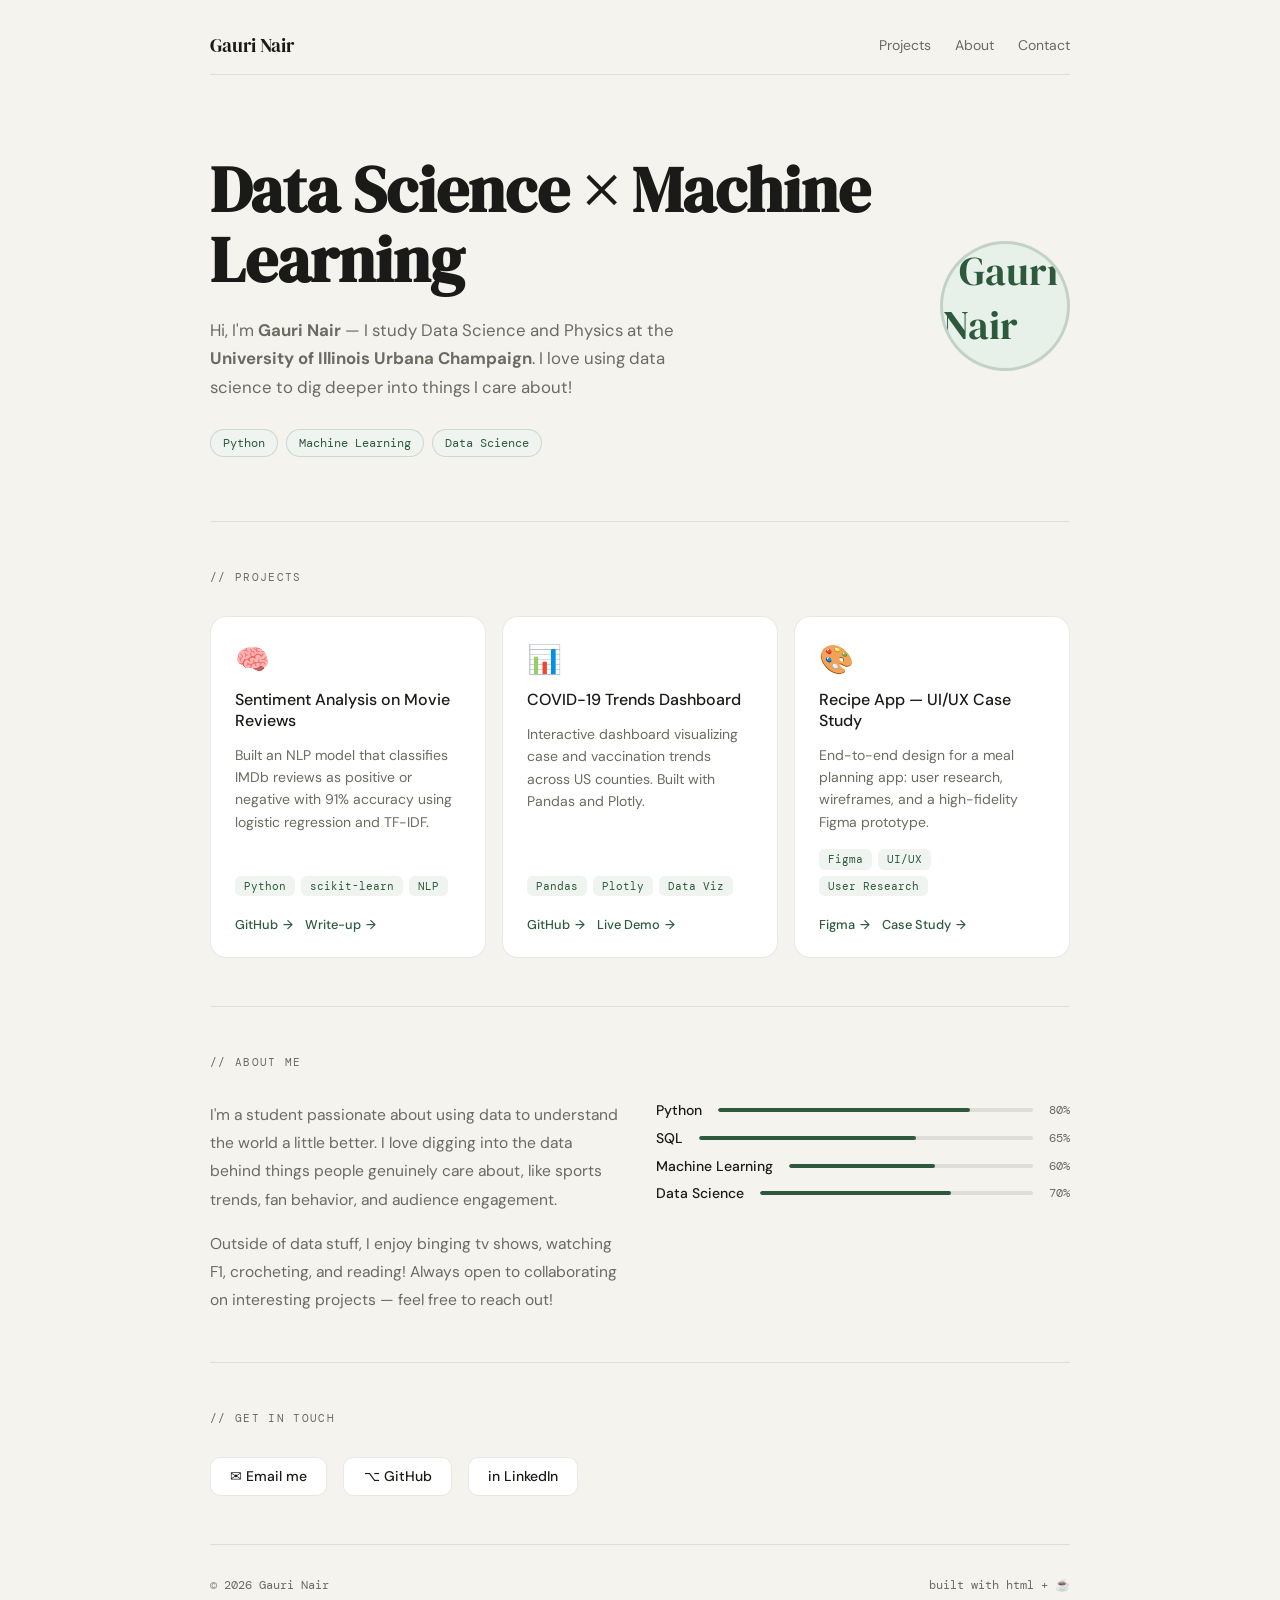
==== index.html @ e95efcc1 "Update index.html" ====
<!DOCTYPE html>
<html lang="en">
<head>
  <meta charset="UTF-8" />
  <meta name="viewport" content="width=device-width, initial-scale=1.0" />
  <title>Gauri Nair — Portfolio</title>
  <link href="https://fonts.googleapis.com/css2?family=DM+Serif+Display:ital@0;1&family=DM+Mono:wght@400;500&family=DM+Sans:wght@300;400;500&display=swap" rel="stylesheet" />
  <style>
    *, *::before, *::after { box-sizing: border-box; margin: 0; padding: 0; }

    :root {
      --bg: #f5f3ee;
      --bg-card: #ffffff;
      --text: #1a1a18;
      --text-muted: #6b6b62;
      --accent: #2d5a3d;
      --accent-light: #e8f0ea;
      --border: rgba(0,0,0,0.09);
      --tag-bg: #eff4f0;
      --tag-text: #2d5a3d;
    }

    body {
      font-family: 'DM Sans', sans-serif;
      background: var(--bg);
      color: var(--text);
      min-height: 100vh;
      padding: 0 1rem;
    }

    /* ── NAV ── */
    nav {
      max-width: 860px;
      margin: 0 auto;
      padding: 2rem 0 1rem;
      display: flex;
      justify-content: space-between;
      align-items: center;
      border-bottom: 1px solid var(--border);
    }
    .nav-logo {
      font-family: 'DM Serif Display', serif;
      font-size: 1.2rem;
      color: var(--text);
      text-decoration: none;
    }
    .nav-links { display: flex; gap: 1.5rem; }
    .nav-links a {
      font-size: 0.875rem;
      color: var(--text-muted);
      text-decoration: none;
      transition: color 0.2s;
    }
    .nav-links a:hover { color: var(--accent); }

    /* ── HERO ── */
    .hero {
      max-width: 860px;
      margin: 0 auto;
      padding: 5rem 0 4rem;
      display: grid;
      grid-template-columns: 1fr auto;
      gap: 2rem;
      align-items: center;
    }
    .hero-text h1 {
      font-family: 'DM Serif Display', serif;
      font-size: clamp(2.4rem, 6vw, 4rem);
      line-height: 1.1;
      margin-bottom: 1.25rem;
      color: var(--text);
    }
    .hero-text h1 em {
      font-style: italic;
      color: var(--accent);
    }
    .hero-text p {
      font-size: 1.05rem;
      line-height: 1.7;
      color: var(--text-muted);
      max-width: 480px;
      margin-bottom: 1.75rem;
    }
    .hero-badges { display: flex; flex-wrap: wrap; gap: 0.5rem; }
    .badge {
      font-family: 'DM Mono', monospace;
      font-size: 0.75rem;
      background: var(--tag-bg);
      color: var(--tag-text);
      border: 1px solid rgba(45,90,61,0.18);
      padding: 0.3rem 0.75rem;
      border-radius: 100px;
    }
    .avatar {
      width: 130px;
      height: 130px;
      border-radius: 50%;
      background: var(--accent-light);
      border: 3px solid rgba(45,90,61,0.2);
      display: flex;
      align-items: center;
      justify-content: center;
      font-family: 'DM Serif Display', serif;
      font-size: 2.5rem;
      color: var(--accent);
      flex-shrink: 0;
    }

    /* ── SECTION ── */
    section {
      max-width: 860px;
      margin: 0 auto;
      padding: 3rem 0;
      border-top: 1px solid var(--border);
    }
    .section-label {
      font-family: 'DM Mono', monospace;
      font-size: 0.7rem;
      letter-spacing: 0.12em;
      text-transform: uppercase;
      color: var(--text-muted);
      margin-bottom: 2rem;
    }

    /* ── PROJECT CARDS ── */
    .projects-grid {
      display: grid;
      grid-template-columns: repeat(auto-fill, minmax(260px, 1fr));
      gap: 1rem;
    }
    .card {
      background: var(--bg-card);
      border: 1px solid var(--border);
      border-radius: 16px;
      padding: 1.5rem;
      display: flex;
      flex-direction: column;
      gap: 0.75rem;
      transition: transform 0.2s, box-shadow 0.2s;
    }
    .card:hover {
      transform: translateY(-3px);
      box-shadow: 0 8px 24px rgba(0,0,0,0.07);
    }
    .card-emoji { font-size: 1.75rem; }
    .card h3 {
      font-size: 1rem;
      font-weight: 500;
      color: var(--text);
      line-height: 1.3;
    }
    .card p {
      font-size: 0.875rem;
      color: var(--text-muted);
      line-height: 1.6;
      flex: 1;
    }
    .card-tags { display: flex; flex-wrap: wrap; gap: 0.4rem; margin-top: 0.25rem; }
    .tag {
      font-family: 'DM Mono', monospace;
      font-size: 0.7rem;
      background: var(--tag-bg);
      color: var(--tag-text);
      padding: 0.2rem 0.55rem;
      border-radius: 6px;
    }
    .card-links { display: flex; gap: 0.75rem; margin-top: 0.5rem; }
    .card-links a {
      font-size: 0.8rem;
      font-weight: 500;
      color: var(--accent);
      text-decoration: none;
      display: flex;
      align-items: center;
      gap: 0.3rem;
      transition: opacity 0.2s;
    }
    .card-links a:hover { opacity: 0.7; }
    .card-links a::after { content: ' →'; }

    /* ── ABOUT ── */
    .about-grid {
      display: grid;
      grid-template-columns: 1fr 1fr;
      gap: 2rem;
    }
    .about-text { font-size: 0.975rem; line-height: 1.8; color: var(--text-muted); }
    .about-text p + p { margin-top: 1rem; }
    .skills-list {
      display: flex;
      flex-direction: column;
      gap: 0.6rem;
    }
    .skill-row {
      display: flex;
      justify-content: space-between;
      align-items: center;
      font-size: 0.875rem;
    }
    .skill-name { color: var(--text); font-weight: 500; }
    .skill-bar-bg {
      flex: 1;
      height: 4px;
      background: var(--border);
      border-radius: 100px;
      margin: 0 1rem;
      overflow: hidden;
    }
    .skill-bar-fill {
      height: 100%;
      background: var(--accent);
      border-radius: 100px;
    }
    .skill-pct { font-family: 'DM Mono', monospace; font-size: 0.75rem; color: var(--text-muted); }

    /* ── CONTACT ── */
    .contact-row { display: flex; gap: 1rem; flex-wrap: wrap; }
    .contact-link {
      display: inline-flex;
      align-items: center;
      gap: 0.5rem;
      padding: 0.6rem 1.2rem;
      background: var(--bg-card);
      border: 1px solid var(--border);
      border-radius: 10px;
      font-size: 0.875rem;
      font-weight: 500;
      color: var(--text);
      text-decoration: none;
      transition: background 0.2s, border-color 0.2s;
    }
    .contact-link:hover {
      background: var(--accent-light);
      border-color: rgba(45,90,61,0.25);
      color: var(--accent);
    }

    /* ── FOOTER ── */
    footer {
      max-width: 860px;
      margin: 0 auto;
      padding: 2rem 0 3rem;
      border-top: 1px solid var(--border);
      font-family: 'DM Mono', monospace;
      font-size: 0.75rem;
      color: var(--text-muted);
      display: flex;
      justify-content: space-between;
    }

    @media (max-width: 600px) {
      .hero { grid-template-columns: 1fr; }
      .avatar { display: none; }
      .about-grid { grid-template-columns: 1fr; }
    }
  </style>
</head>
<body>

  <!-- ── NAV ── -->
  <nav>
    <a class="nav-logo" href="#">Gauri Nair</a>
    <div class="nav-links">
      <a href="#projects">Projects</a>
      <a href="#about">About</a>
      <a href="#contact">Contact</a>
    </div>
  </nav>

  <!-- ── HERO ── -->
  <header class="hero">
    <div class="hero-text">
      <h1>Data Science × Machine Learning</h1>
      <p>
        Hi, I'm <strong>Gauri Nair</strong> — I study Data Science and Physics at the <strong> University of Illinois Urbana Champaign</strong>. I love using data science to dig deeper into things I care about!
      </p>
      <div class="hero-badges">
        <span class="badge">Python</span>
        <span class="badge">Machine Learning</span>
        <span class="badge">Data Science</span>
      </div>
    </div>
    <div class="avatar">
      <img src="gauri_nair.jpg" alt="Gauri Nair" style="width:100%; height:100%; object-fit:cover; border-radius:50%;" />
    </div>
  </header>

  <!-- ── PROJECTS ── -->
  <section id="projects">
    <p class="section-label">// Projects</p>
    <div class="projects-grid">

      <!-- PROJECT 1 — edit this block -->
      <div class="card">
        <div class="card-emoji">🧠</div>
        <h3>Sentiment Analysis on Movie Reviews</h3>
        <p>Built an NLP model that classifies IMDb reviews as positive or negative with 91% accuracy using logistic regression and TF-IDF.</p>
        <div class="card-tags">
          <span class="tag">Python</span>
          <span class="tag">scikit-learn</span>
          <span class="tag">NLP</span>
        </div>
        <div class="card-links">
          <a href="#">GitHub</a>
          <a href="#">Write-up</a>
        </div>
      </div>

      <!-- PROJECT 2 — edit this block -->
      <div class="card">
        <div class="card-emoji">📊</div>
        <h3>COVID-19 Trends Dashboard</h3>
        <p>Interactive dashboard visualizing case and vaccination trends across US counties. Built with Pandas and Plotly.</p>
        <div class="card-tags">
          <span class="tag">Pandas</span>
          <span class="tag">Plotly</span>
          <span class="tag">Data Viz</span>
        </div>
        <div class="card-links">
          <a href="#">GitHub</a>
          <a href="#">Live Demo</a>
        </div>
      </div>

      <!-- PROJECT 3 — edit this block -->
      <div class="card">
        <div class="card-emoji">🎨</div>
        <h3>Recipe App — UI/UX Case Study</h3>
        <p>End-to-end design for a meal planning app: user research, wireframes, and a high-fidelity Figma prototype.</p>
        <div class="card-tags">
          <span class="tag">Figma</span>
          <span class="tag">UI/UX</span>
          <span class="tag">User Research</span>
        </div>
        <div class="card-links">
          <a href="#">Figma</a>
          <a href="#">Case Study</a>
        </div>
      </div>

      <!-- ADD MORE PROJECTS by copying a card block above -->

    </div>
  </section>

  <!-- ── ABOUT ── -->
  <section id="about">
    <p class="section-label">// About me</p>
    <div class="about-grid">
      <div class="about-text">
        <p>
          I'm a student passionate about
          using data to understand the world a little better. I love digging into the data behind things people genuinely care about, like sports trends, fan behavior, and audience engagement.
        </p>
        <p>
          Outside of data stuff, I enjoy binging tv shows, watching F1, crocheting, and reading! Always open to
          collaborating on interesting projects — feel free to reach out!
        </p>
      </div>
      <div class="skills-list">
        <!-- Change the width % to reflect your actual comfort level -->
        <div class="skill-row">
          <span class="skill-name">Python</span>
          <div class="skill-bar-bg"><div class="skill-bar-fill" style="width:80%"></div></div>
          <span class="skill-pct">80%</span>
        </div>
        <div class="skill-row">
          <span class="skill-name">SQL</span>
          <div class="skill-bar-bg"><div class="skill-bar-fill" style="width:65%"></div></div>
          <span class="skill-pct">65%</span>
        </div>
        <div class="skill-row">
          <span class="skill-name">Machine Learning</span>
          <div class="skill-bar-bg"><div class="skill-bar-fill" style="width:60%"></div></div>
          <span class="skill-pct">60%</span>
        </div>
        <div class="skill-row">
          <span class="skill-name">Data Science</span>
          <div class="skill-bar-bg"><div class="skill-bar-fill" style="width:70%"></div></div>
          <span class="skill-pct">70%</span>
        </div>
      </div>
    </div>
  </section>

  <!-- ── CONTACT ── -->
  <section id="contact">
    <p class="section-label">// Get in touch</p>
    <div class="contact-row">
      <a class="contact-link" href="mailto:gauri.j.nair@email.com">✉ Email me</a>
      <a class="contact-link" href="https://github.com/gauri-nair" target="_blank">⌥ GitHub</a>
      <a class="contact-link" href="https://linkedin.com/in/gaurinair18" target="_blank">in LinkedIn</a>
    </div>
  </section>

  <!-- ── FOOTER ── -->
  <footer>
    <span>© 2026 Gauri Nair</span>
    <span>built with html + ☕</span>
  </footer>

</body>
</html>
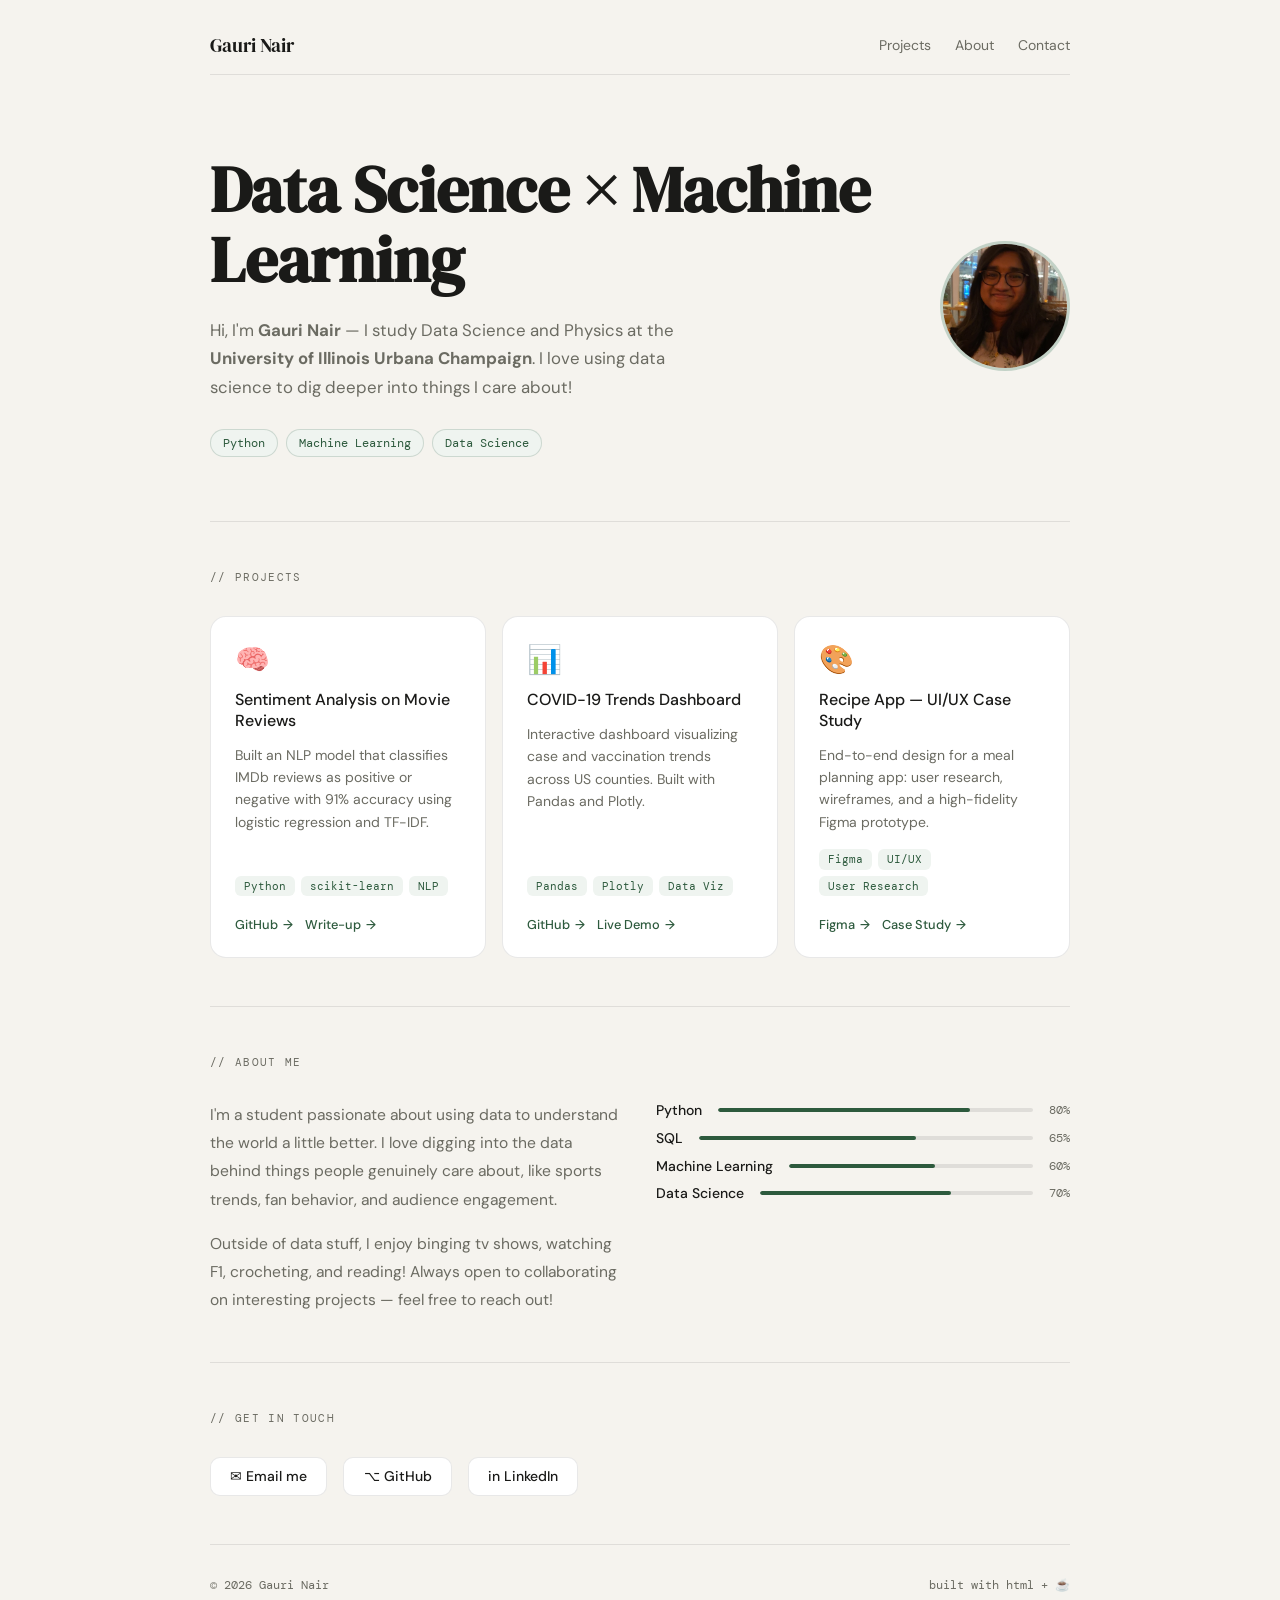
==== commit 33e7e781: "Update index.html" ====
--- a/index.html
+++ b/index.html
@@ -281,7 +281,7 @@
       </div>
     </div>
     <div class="avatar">
-      <img src="gauri_nair.jpg" alt="Gauri Nair" style="width:100%; height:100%; object-fit:cover; border-radius:50%;" />
+      <img src="gauri_nair.JPG" alt="Gauri Nair" style="width:100%; height:100%; object-fit:cover; border-radius:50%;" />
     </div>
   </header>
 
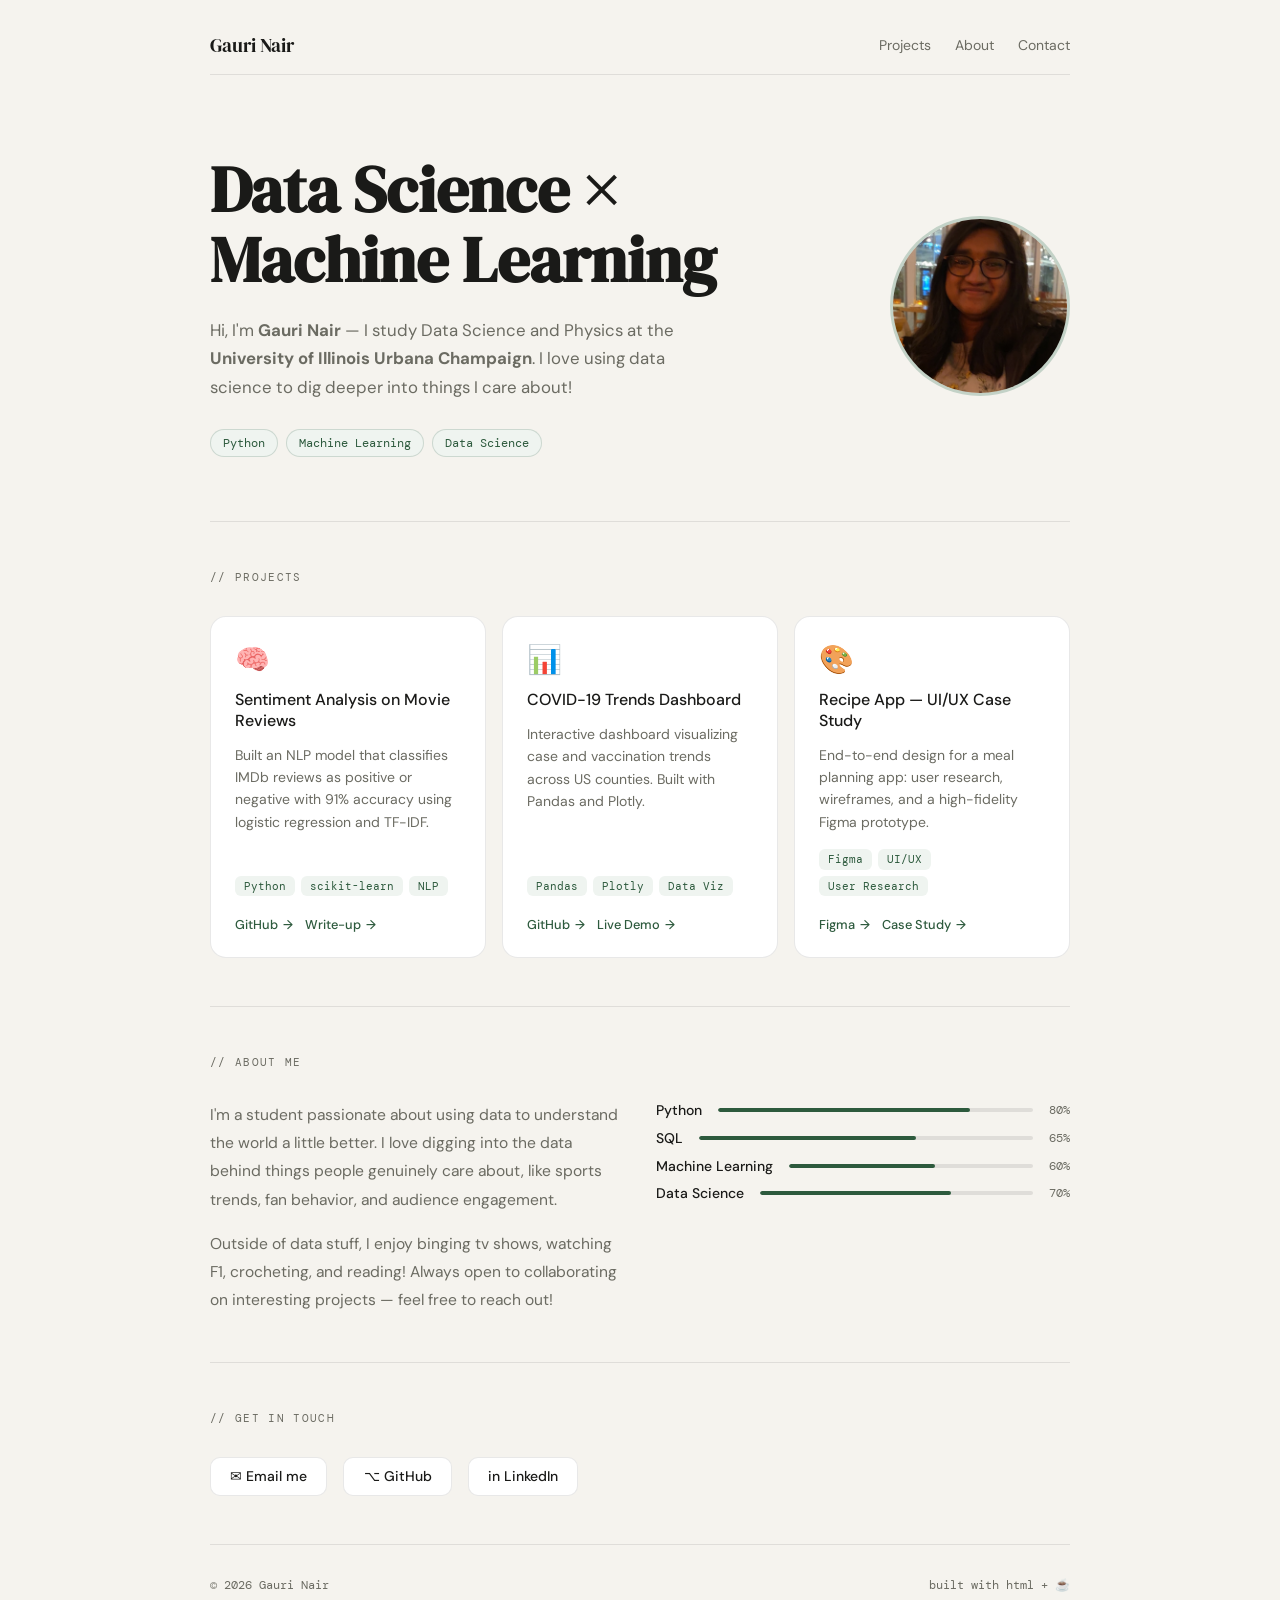
==== commit 57138bf3: "Update index.html" ====
--- a/index.html
+++ b/index.html
@@ -92,8 +92,8 @@
       border-radius: 100px;
     }
     .avatar {
-      width: 130px;
-      height: 130px;
+      width: 180px;
+      height: 180px;
       border-radius: 50%;
       background: var(--accent-light);
       border: 3px solid rgba(45,90,61,0.2);
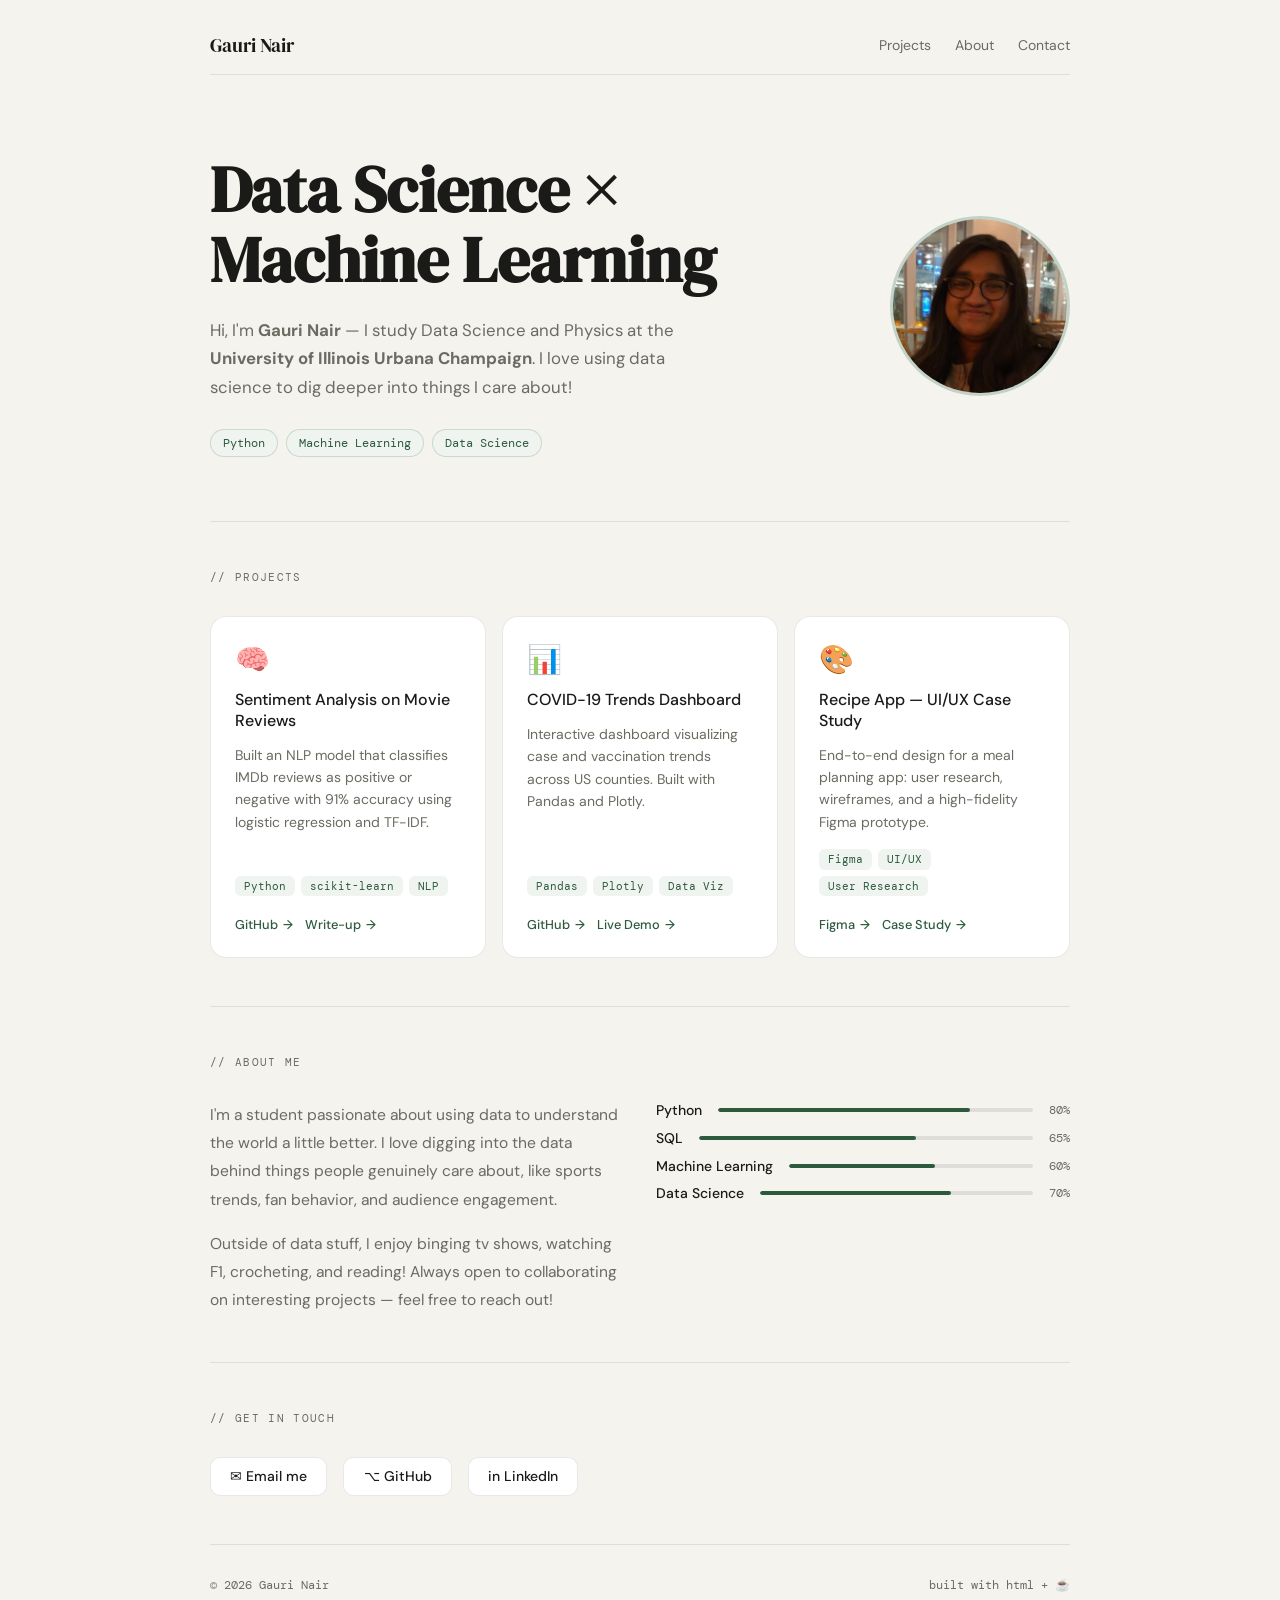
==== commit 1c21e496: "Update index.html" ====
--- a/index.html
+++ b/index.html
@@ -281,7 +281,7 @@
       </div>
     </div>
     <div class="avatar">
-      <img src="gauri_nair.JPG" alt="Gauri Nair" style="width:100%; height:100%; object-fit:cover; border-radius:50%;" />
+      <img src="gauri_nair.JPG" alt="Gauri Nair" style="width:100%; height:100%; object-fit:cover; border-radius:50%; object-position: center top;" />
     </div>
   </header>
 
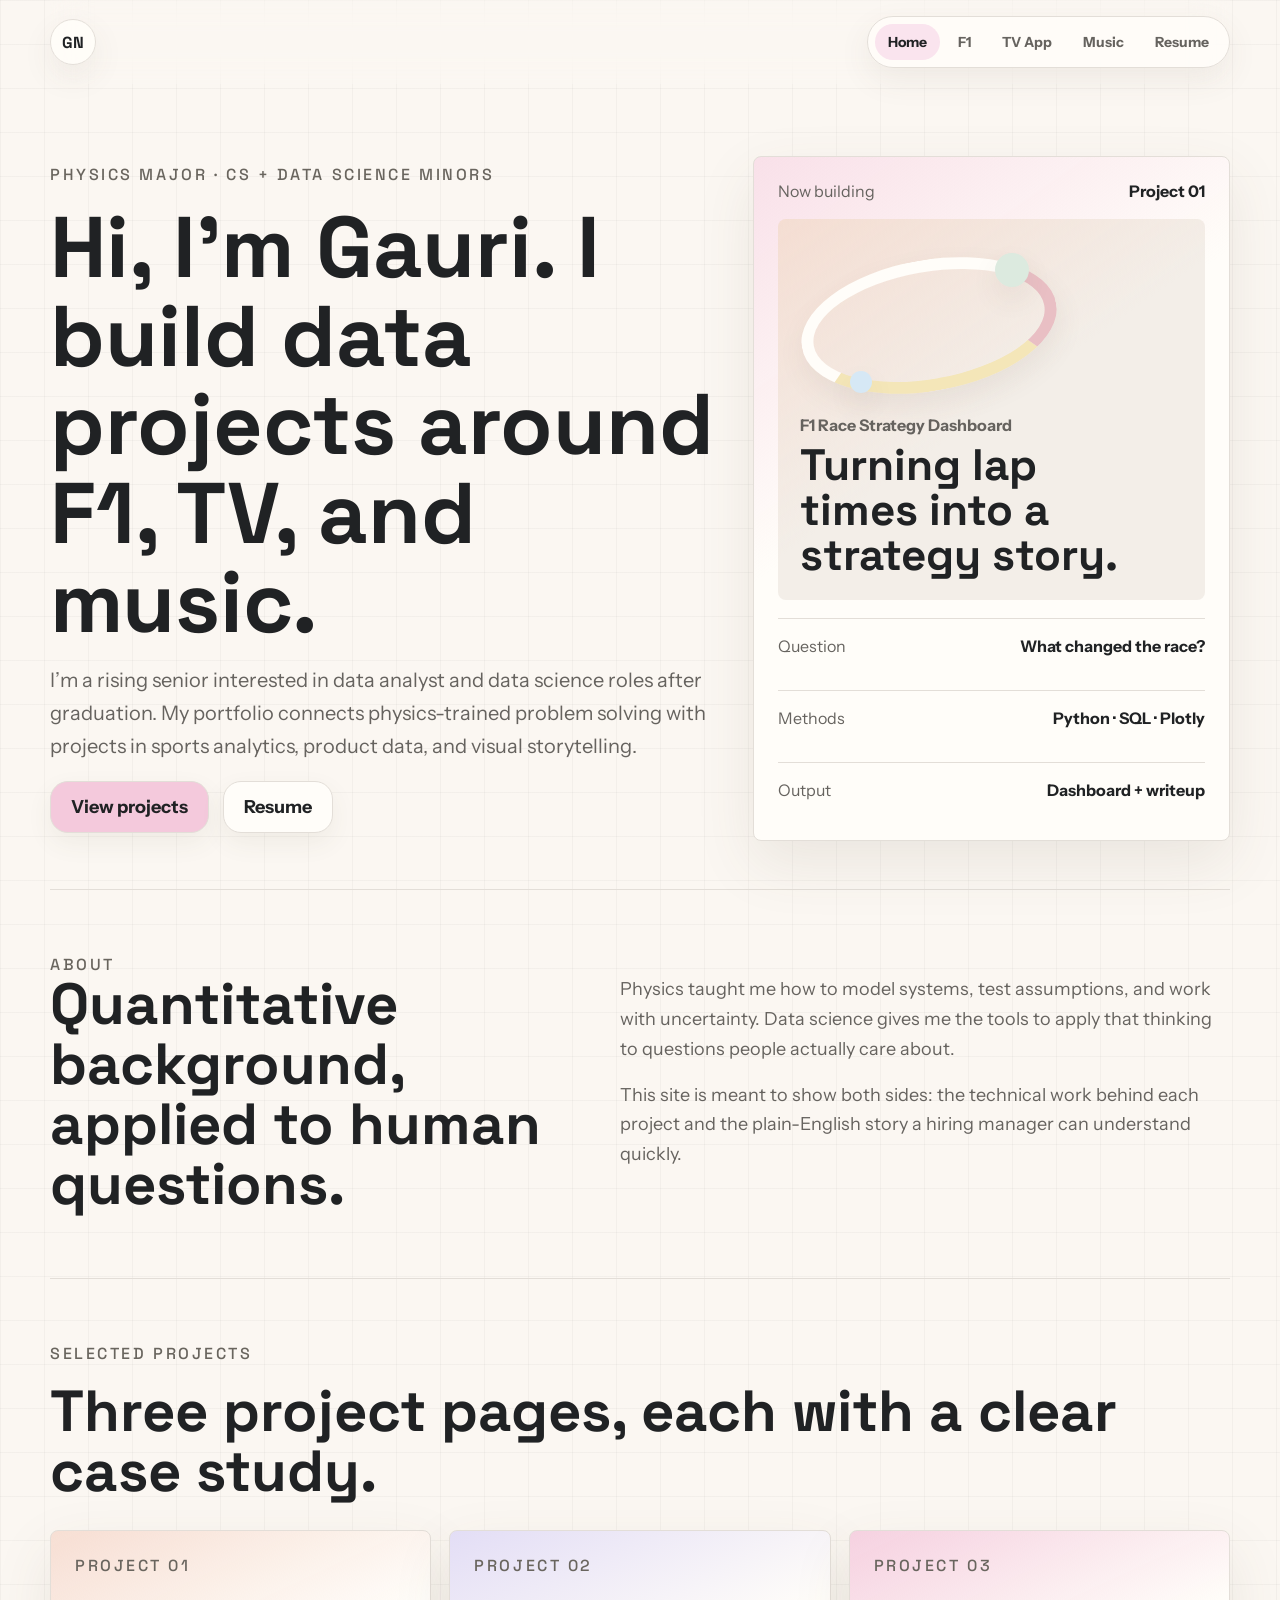
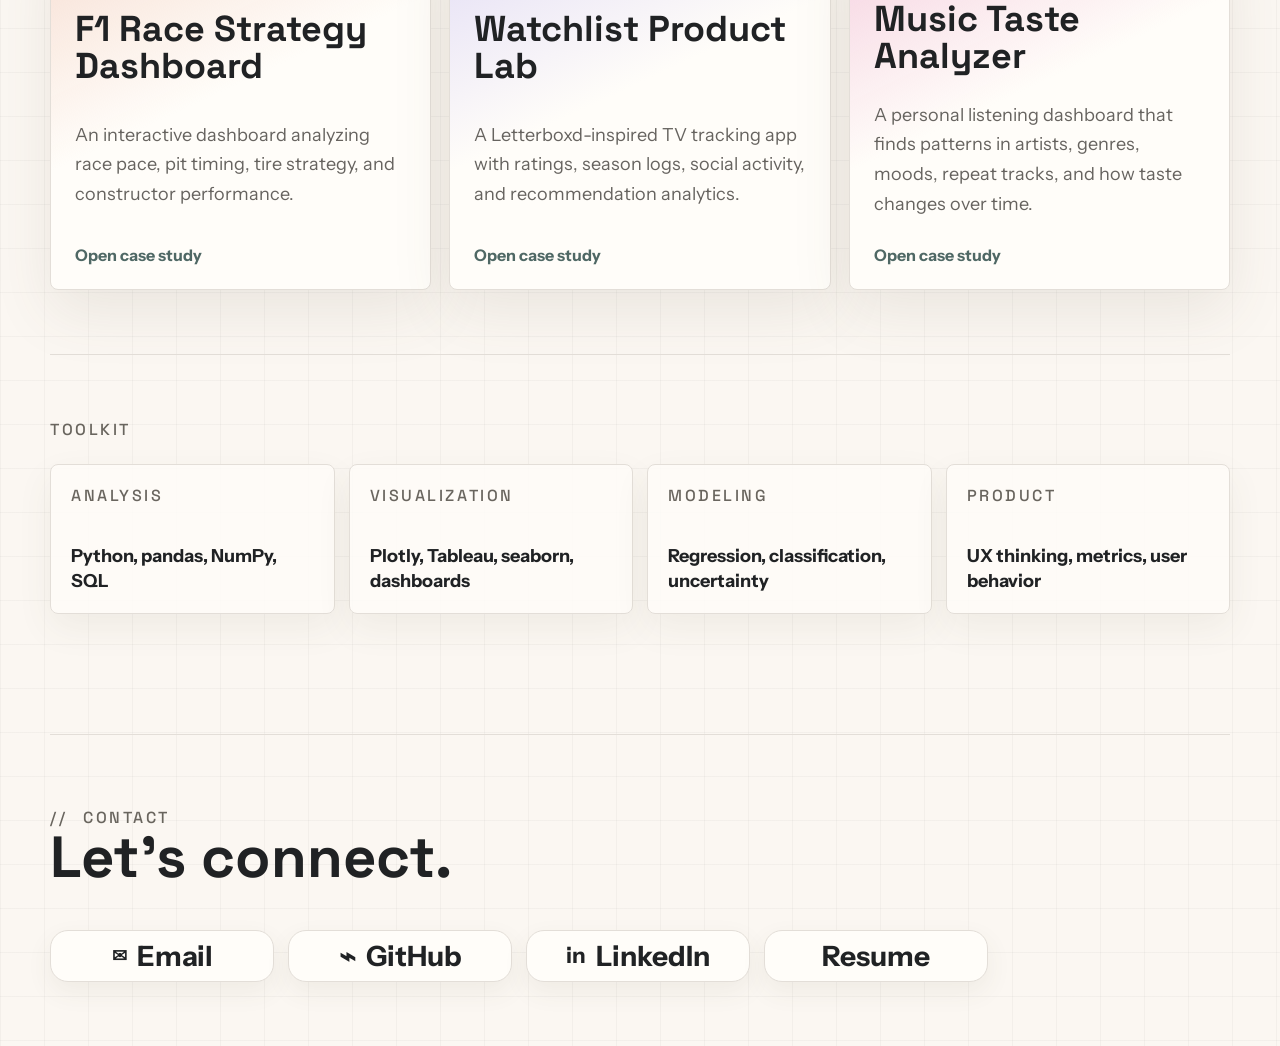
==== commit 15ce26e6: "Add files via upload" ====
--- a/index.html
+++ b/index.html
@@ -1,403 +1,173 @@
 <!DOCTYPE html>
 <html lang="en">
-<head>
-  <meta charset="UTF-8" />
-  <meta name="viewport" content="width=device-width, initial-scale=1.0" />
-  <title>Gauri Nair — Portfolio</title>
-  <link href="https://fonts.googleapis.com/css2?family=DM+Serif+Display:ital@0;1&family=DM+Mono:wght@400;500&family=DM+Sans:wght@300;400;500&display=swap" rel="stylesheet" />
-  <style>
-    *, *::before, *::after { box-sizing: border-box; margin: 0; padding: 0; }
+  <head>
+    <meta charset="UTF-8" />
+    <meta name="viewport" content="width=device-width, initial-scale=1.0" />
+    <title>Gauri Nair | Data Portfolio</title>
+    <meta
+      name="description"
+      content="Physics-trained data analyst portfolio with projects in F1 analytics, TV product design, music taste analysis, and applied data storytelling."
+    />
+    <link rel="preconnect" href="https://fonts.googleapis.com" />
+    <link rel="preconnect" href="https://fonts.gstatic.com" crossorigin />
+    <link
+      href="https://fonts.googleapis.com/css2?family=Instrument+Sans:wght@400;500;600;700&family=Space+Grotesk:wght@500;700&display=swap"
+      rel="stylesheet"
+    />
+    <link rel="stylesheet" href="./styles.css" />
+  </head>
+  <body>
+    <header class="site-header">
+      <a class="brand" href="./index.html" aria-label="Gauri Nair home">GN</a>
+      <nav class="nav" aria-label="Main navigation">
+        <a href="./index.html" aria-current="page">Home</a>
+        <a href="./project-f1.html">F1</a>
+        <a href="./project-tv.html">TV App</a>
+        <a href="./project-music.html">Music</a>
+        <a href="./resume.html">Resume</a>
+      </nav>
+    </header>
 
-    :root {
-      --bg: #f5f3ee;
-      --bg-card: #ffffff;
-      --text: #1a1a18;
-      --text-muted: #6b6b62;
-      --accent: #2d5a3d;
-      --accent-light: #e8f0ea;
-      --border: rgba(0,0,0,0.09);
-      --tag-bg: #eff4f0;
-      --tag-text: #2d5a3d;
-    }
+    <main>
+      <section class="home-hero">
+        <div class="hero-copy">
+          <p class="eyebrow">Physics major · CS + data science minors</p>
+          <h1>Hi, I’m Gauri. I build data projects around F1, TV, and music.</h1>
+          <p class="lede">
+            I’m a rising senior interested in data analyst and data science roles after
+            graduation. My portfolio connects physics-trained problem solving with
+            projects in sports analytics, product data, and visual storytelling.
+          </p>
+          <div class="hero-actions">
+            <a class="button primary" href="#projects">View projects</a>
+            <a class="button secondary" href="./resume.html">Resume</a>
+          </div>
+        </div>
 
-    body {
-      font-family: 'DM Sans', sans-serif;
-      background: var(--bg);
-      color: var(--text);
-      min-height: 100vh;
-      padding: 0 1rem;
-    }
+        <aside class="hero-board" aria-label="Portfolio preview">
+          <div class="board-top">
+            <span>Now building</span>
+            <strong>Project 01</strong>
+          </div>
+          <div class="feature-preview">
+            <div class="preview-orbit" aria-hidden="true">
+              <span></span>
+              <span></span>
+              <span></span>
+            </div>
+            <div>
+              <p class="preview-kicker">F1 Race Strategy Dashboard</p>
+              <h2>Turning lap times into a strategy story.</h2>
+            </div>
+          </div>
+          <div class="board-row">
+            <span>Question</span>
+            <strong>What changed the race?</strong>
+          </div>
+          <div class="board-row">
+            <span>Methods</span>
+            <strong>Python · SQL · Plotly</strong>
+          </div>
+          <div class="board-row">
+            <span>Output</span>
+            <strong>Dashboard + writeup</strong>
+          </div>
+        </aside>
+      </section>
 
-    /* ── NAV ── */
-    nav {
-      max-width: 860px;
-      margin: 0 auto;
-      padding: 2rem 0 1rem;
-      display: flex;
-      justify-content: space-between;
-      align-items: center;
-      border-bottom: 1px solid var(--border);
-    }
-    .nav-logo {
-      font-family: 'DM Serif Display', serif;
-      font-size: 1.2rem;
-      color: var(--text);
-      text-decoration: none;
-    }
-    .nav-links { display: flex; gap: 1.5rem; }
-    .nav-links a {
-      font-size: 0.875rem;
-      color: var(--text-muted);
-      text-decoration: none;
-      transition: color 0.2s;
-    }
-    .nav-links a:hover { color: var(--accent); }
+      <section class="section about-section">
+        <p class="eyebrow">About</p>
+        <div class="split">
+          <h2>Quantitative background, applied to human questions.</h2>
+          <div class="body-copy">
+            <p>
+              Physics taught me how to model systems, test assumptions, and work with
+              uncertainty. Data science gives me the tools to apply that thinking to
+              questions people actually care about.
+            </p>
+            <p>
+              This site is meant to show both sides: the technical work behind each
+              project and the plain-English story a hiring manager can understand quickly.
+            </p>
+          </div>
+        </div>
+      </section>
 
-    /* ── HERO ── */
-    .hero {
-      max-width: 860px;
-      margin: 0 auto;
-      padding: 5rem 0 4rem;
-      display: grid;
-      grid-template-columns: 1fr auto;
-      gap: 2rem;
-      align-items: center;
-    }
-    .hero-text h1 {
-      font-family: 'DM Serif Display', serif;
-      font-size: clamp(2.4rem, 6vw, 4rem);
-      line-height: 1.1;
-      margin-bottom: 1.25rem;
-      color: var(--text);
-    }
-    .hero-text h1 em {
-      font-style: italic;
-      color: var(--accent);
-    }
-    .hero-text p {
-      font-size: 1.05rem;
-      line-height: 1.7;
-      color: var(--text-muted);
-      max-width: 480px;
-      margin-bottom: 1.75rem;
-    }
-    .hero-badges { display: flex; flex-wrap: wrap; gap: 0.5rem; }
-    .badge {
-      font-family: 'DM Mono', monospace;
-      font-size: 0.75rem;
-      background: var(--tag-bg);
-      color: var(--tag-text);
-      border: 1px solid rgba(45,90,61,0.18);
-      padding: 0.3rem 0.75rem;
-      border-radius: 100px;
-    }
-    .avatar {
-      width: 180px;
-      height: 180px;
-      border-radius: 50%;
-      background: var(--accent-light);
-      border: 3px solid rgba(45,90,61,0.2);
-      display: flex;
-      align-items: center;
-      justify-content: center;
-      font-family: 'DM Serif Display', serif;
-      font-size: 2.5rem;
-      color: var(--accent);
-      flex-shrink: 0;
-    }
+      <section class="section" id="projects">
+        <div class="section-heading">
+          <p class="eyebrow">Selected projects</p>
+          <h2>Three project pages, each with a clear case study.</h2>
+        </div>
 
-    /* ── SECTION ── */
-    section {
-      max-width: 860px;
-      margin: 0 auto;
-      padding: 3rem 0;
-      border-top: 1px solid var(--border);
-    }
-    .section-label {
-      font-family: 'DM Mono', monospace;
-      font-size: 0.7rem;
-      letter-spacing: 0.12em;
-      text-transform: uppercase;
-      color: var(--text-muted);
-      margin-bottom: 2rem;
-    }
+        <div class="project-grid">
+          <a class="project-card f1-card" href="./project-f1.html">
+            <span class="card-label">Project 01</span>
+            <h3>F1 Race Strategy Dashboard</h3>
+            <p>
+              An interactive dashboard analyzing race pace, pit timing, tire strategy,
+              and constructor performance.
+            </p>
+            <span class="card-link">Open case study</span>
+          </a>
 
-    /* ── PROJECT CARDS ── */
-    .projects-grid {
-      display: grid;
-      grid-template-columns: repeat(auto-fill, minmax(260px, 1fr));
-      gap: 1rem;
-    }
-    .card {
-      background: var(--bg-card);
-      border: 1px solid var(--border);
-      border-radius: 16px;
-      padding: 1.5rem;
-      display: flex;
-      flex-direction: column;
-      gap: 0.75rem;
-      transition: transform 0.2s, box-shadow 0.2s;
-    }
-    .card:hover {
-      transform: translateY(-3px);
-      box-shadow: 0 8px 24px rgba(0,0,0,0.07);
-    }
-    .card-emoji { font-size: 1.75rem; }
-    .card h3 {
-      font-size: 1rem;
-      font-weight: 500;
-      color: var(--text);
-      line-height: 1.3;
-    }
-    .card p {
-      font-size: 0.875rem;
-      color: var(--text-muted);
-      line-height: 1.6;
-      flex: 1;
-    }
-    .card-tags { display: flex; flex-wrap: wrap; gap: 0.4rem; margin-top: 0.25rem; }
-    .tag {
-      font-family: 'DM Mono', monospace;
-      font-size: 0.7rem;
-      background: var(--tag-bg);
-      color: var(--tag-text);
-      padding: 0.2rem 0.55rem;
-      border-radius: 6px;
-    }
-    .card-links { display: flex; gap: 0.75rem; margin-top: 0.5rem; }
-    .card-links a {
-      font-size: 0.8rem;
-      font-weight: 500;
-      color: var(--accent);
-      text-decoration: none;
-      display: flex;
-      align-items: center;
-      gap: 0.3rem;
-      transition: opacity 0.2s;
-    }
-    .card-links a:hover { opacity: 0.7; }
-    .card-links a::after { content: ' →'; }
+          <a class="project-card tv-card" href="./project-tv.html">
+            <span class="card-label">Project 02</span>
+            <h3>Watchlist Product Lab</h3>
+            <p>
+              A Letterboxd-inspired TV tracking app with ratings, season logs, social
+              activity, and recommendation analytics.
+            </p>
+            <span class="card-link">Open case study</span>
+          </a>
 
-    /* ── ABOUT ── */
-    .about-grid {
-      display: grid;
-      grid-template-columns: 1fr 1fr;
-      gap: 2rem;
-    }
-    .about-text { font-size: 0.975rem; line-height: 1.8; color: var(--text-muted); }
-    .about-text p + p { margin-top: 1rem; }
-    .skills-list {
-      display: flex;
-      flex-direction: column;
-      gap: 0.6rem;
-    }
-    .skill-row {
-      display: flex;
-      justify-content: space-between;
-      align-items: center;
-      font-size: 0.875rem;
-    }
-    .skill-name { color: var(--text); font-weight: 500; }
-    .skill-bar-bg {
-      flex: 1;
-      height: 4px;
-      background: var(--border);
-      border-radius: 100px;
-      margin: 0 1rem;
-      overflow: hidden;
-    }
-    .skill-bar-fill {
-      height: 100%;
-      background: var(--accent);
-      border-radius: 100px;
-    }
-    .skill-pct { font-family: 'DM Mono', monospace; font-size: 0.75rem; color: var(--text-muted); }
+          <a class="project-card music-card" href="./project-music.html">
+            <span class="card-label">Project 03</span>
+            <h3>Music Taste Analyzer</h3>
+            <p>
+              A personal listening dashboard that finds patterns in artists, genres,
+              moods, repeat tracks, and how taste changes over time.
+            </p>
+            <span class="card-link">Open case study</span>
+          </a>
+        </div>
+      </section>
 
-    /* ── CONTACT ── */
-    .contact-row { display: flex; gap: 1rem; flex-wrap: wrap; }
-    .contact-link {
-      display: inline-flex;
-      align-items: center;
-      gap: 0.5rem;
-      padding: 0.6rem 1.2rem;
-      background: var(--bg-card);
-      border: 1px solid var(--border);
-      border-radius: 10px;
-      font-size: 0.875rem;
-      font-weight: 500;
-      color: var(--text);
-      text-decoration: none;
-      transition: background 0.2s, border-color 0.2s;
-    }
-    .contact-link:hover {
-      background: var(--accent-light);
-      border-color: rgba(45,90,61,0.25);
-      color: var(--accent);
-    }
+      <section class="section skills-section">
+        <p class="eyebrow">Toolkit</p>
+        <div class="skill-grid">
+          <div>
+            <span>Analysis</span>
+            <strong>Python, pandas, NumPy, SQL</strong>
+          </div>
+          <div>
+            <span>Visualization</span>
+            <strong>Plotly, Tableau, seaborn, dashboards</strong>
+          </div>
+          <div>
+            <span>Modeling</span>
+            <strong>Regression, classification, uncertainty</strong>
+          </div>
+          <div>
+            <span>Product</span>
+            <strong>UX thinking, metrics, user behavior</strong>
+          </div>
+        </div>
+      </section>
+    </main>
 
-    /* ── FOOTER ── */
-    footer {
-      max-width: 860px;
-      margin: 0 auto;
-      padding: 2rem 0 3rem;
-      border-top: 1px solid var(--border);
-      font-family: 'DM Mono', monospace;
-      font-size: 0.75rem;
-      color: var(--text-muted);
-      display: flex;
-      justify-content: space-between;
-    }
+    <footer class="contact-footer" id="contact">
+      <div>
+        <p class="eyebrow">Contact</p>
+        <h2>Let’s connect.</h2>
+      </div>
+      <div class="contact-links">
+        <a href="mailto:hello@example.com">Email</a>
+        <a href="https://github.com/" target="_blank" rel="noreferrer">GitHub</a>
+        <a href="https://www.linkedin.com/" target="_blank" rel="noreferrer">LinkedIn</a>
+        <a href="./resume.html">Resume</a>
+      </div>
+    </footer>
 
-    @media (max-width: 600px) {
-      .hero { grid-template-columns: 1fr; }
-      .avatar { display: none; }
-      .about-grid { grid-template-columns: 1fr; }
-    }
-  </style>
-</head>
-<body>
-
-  <!-- ── NAV ── -->
-  <nav>
-    <a class="nav-logo" href="#">Gauri Nair</a>
-    <div class="nav-links">
-      <a href="#projects">Projects</a>
-      <a href="#about">About</a>
-      <a href="#contact">Contact</a>
-    </div>
-  </nav>
-
-  <!-- ── HERO ── -->
-  <header class="hero">
-    <div class="hero-text">
-      <h1>Data Science × Machine Learning</h1>
-      <p>
-        Hi, I'm <strong>Gauri Nair</strong> — I study Data Science and Physics at the <strong> University of Illinois Urbana Champaign</strong>. I love using data science to dig deeper into things I care about!
-      </p>
-      <div class="hero-badges">
-        <span class="badge">Python</span>
-        <span class="badge">Machine Learning</span>
-        <span class="badge">Data Science</span>
-      </div>
-    </div>
-    <div class="avatar">
-      <img src="gauri_nair.JPG" alt="Gauri Nair" style="width:100%; height:100%; object-fit:cover; border-radius:50%; object-position: center top;" />
-    </div>
-  </header>
-
-  <!-- ── PROJECTS ── -->
-  <section id="projects">
-    <p class="section-label">// Projects</p>
-    <div class="projects-grid">
-
-      <!-- PROJECT 1 — edit this block -->
-      <div class="card">
-        <div class="card-emoji">🧠</div>
-        <h3>Sentiment Analysis on Movie Reviews</h3>
-        <p>Built an NLP model that classifies IMDb reviews as positive or negative with 91% accuracy using logistic regression and TF-IDF.</p>
-        <div class="card-tags">
-          <span class="tag">Python</span>
-          <span class="tag">scikit-learn</span>
-          <span class="tag">NLP</span>
-        </div>
-        <div class="card-links">
-          <a href="#">GitHub</a>
-          <a href="#">Write-up</a>
-        </div>
-      </div>
-
-      <!-- PROJECT 2 — edit this block -->
-      <div class="card">
-        <div class="card-emoji">📊</div>
-        <h3>COVID-19 Trends Dashboard</h3>
-        <p>Interactive dashboard visualizing case and vaccination trends across US counties. Built with Pandas and Plotly.</p>
-        <div class="card-tags">
-          <span class="tag">Pandas</span>
-          <span class="tag">Plotly</span>
-          <span class="tag">Data Viz</span>
-        </div>
-        <div class="card-links">
-          <a href="#">GitHub</a>
-          <a href="#">Live Demo</a>
-        </div>
-      </div>
-
-      <!-- PROJECT 3 — edit this block -->
-      <div class="card">
-        <div class="card-emoji">🎨</div>
-        <h3>Recipe App — UI/UX Case Study</h3>
-        <p>End-to-end design for a meal planning app: user research, wireframes, and a high-fidelity Figma prototype.</p>
-        <div class="card-tags">
-          <span class="tag">Figma</span>
-          <span class="tag">UI/UX</span>
-          <span class="tag">User Research</span>
-        </div>
-        <div class="card-links">
-          <a href="#">Figma</a>
-          <a href="#">Case Study</a>
-        </div>
-      </div>
-
-      <!-- ADD MORE PROJECTS by copying a card block above -->
-
-    </div>
-  </section>
-
-  <!-- ── ABOUT ── -->
-  <section id="about">
-    <p class="section-label">// About me</p>
-    <div class="about-grid">
-      <div class="about-text">
-        <p>
-          I'm a student passionate about
-          using data to understand the world a little better. I love digging into the data behind things people genuinely care about, like sports trends, fan behavior, and audience engagement.
-        </p>
-        <p>
-          Outside of data stuff, I enjoy binging tv shows, watching F1, crocheting, and reading! Always open to
-          collaborating on interesting projects — feel free to reach out!
-        </p>
-      </div>
-      <div class="skills-list">
-        <!-- Change the width % to reflect your actual comfort level -->
-        <div class="skill-row">
-          <span class="skill-name">Python</span>
-          <div class="skill-bar-bg"><div class="skill-bar-fill" style="width:80%"></div></div>
-          <span class="skill-pct">80%</span>
-        </div>
-        <div class="skill-row">
-          <span class="skill-name">SQL</span>
-          <div class="skill-bar-bg"><div class="skill-bar-fill" style="width:65%"></div></div>
-          <span class="skill-pct">65%</span>
-        </div>
-        <div class="skill-row">
-          <span class="skill-name">Machine Learning</span>
-          <div class="skill-bar-bg"><div class="skill-bar-fill" style="width:60%"></div></div>
-          <span class="skill-pct">60%</span>
-        </div>
-        <div class="skill-row">
-          <span class="skill-name">Data Science</span>
-          <div class="skill-bar-bg"><div class="skill-bar-fill" style="width:70%"></div></div>
-          <span class="skill-pct">70%</span>
-        </div>
-      </div>
-    </div>
-  </section>
-
-  <!-- ── CONTACT ── -->
-  <section id="contact">
-    <p class="section-label">// Get in touch</p>
-    <div class="contact-row">
-      <a class="contact-link" href="mailto:gauri.j.nair@email.com">✉ Email me</a>
-      <a class="contact-link" href="https://github.com/gauri-nair" target="_blank">⌥ GitHub</a>
-      <a class="contact-link" href="https://linkedin.com/in/gaurinair18" target="_blank">in LinkedIn</a>
-    </div>
-  </section>
-
-  <!-- ── FOOTER ── -->
-  <footer>
-    <span>© 2026 Gauri Nair</span>
-    <span>built with html + ☕</span>
-  </footer>
-
-</body>
+    <script src="./script.js"></script>
+  </body>
 </html>
--- a/styles.css
+++ b/styles.css
@@ -0,0 +1,602 @@
+:root {
+  --bg: #fbf7f2;
+  --bg-soft: #f3eee8;
+  --ink: #202224;
+  --muted: #66635f;
+  --line: #e3ded8;
+  --paper: #fffdf9;
+  --lavender: #ded8f5;
+  --peach: #f5d7ca;
+  --pink: #f4c9dc;
+  --pink-soft: #fae4ee;
+  --sage: #dceadf;
+  --sky: #d6e8f5;
+  --butter: #f4e6b8;
+  --rose: #e9bfc4;
+  --teal: #6ca6a0;
+  --shadow: 0 22px 60px rgba(92, 78, 62, 0.1);
+}
+
+* {
+  box-sizing: border-box;
+}
+
+html {
+  scroll-behavior: smooth;
+}
+
+body {
+  margin: 0;
+  min-height: 100vh;
+  font-family: "Instrument Sans", Arial, sans-serif;
+  color: var(--ink);
+  background:
+    linear-gradient(90deg, rgba(32, 34, 36, 0.035) 1px, transparent 1px),
+    linear-gradient(rgba(32, 34, 36, 0.035) 1px, transparent 1px),
+    var(--bg);
+  background-size: 44px 44px;
+}
+
+a {
+  color: inherit;
+}
+
+.site-header {
+  position: sticky;
+  top: 0;
+  z-index: 20;
+  width: min(1180px, calc(100% - 32px));
+  margin: 0 auto;
+  padding: 16px 0;
+  display: flex;
+  align-items: center;
+  justify-content: space-between;
+  gap: 16px;
+  backdrop-filter: blur(18px);
+}
+
+.brand {
+  display: inline-flex;
+  align-items: center;
+  justify-content: center;
+  width: 46px;
+  height: 46px;
+  border: 1px solid var(--line);
+  border-radius: 50%;
+  background: rgba(255, 253, 249, 0.9);
+  color: var(--ink);
+  text-decoration: none;
+  font-family: "Space Grotesk", sans-serif;
+  font-weight: 700;
+  box-shadow: 0 12px 32px rgba(92, 78, 62, 0.08);
+}
+
+.nav {
+  display: flex;
+  align-items: center;
+  gap: 5px;
+  padding: 7px;
+  border: 1px solid var(--line);
+  border-radius: 999px;
+  background: rgba(255, 253, 249, 0.82);
+  box-shadow: 0 12px 32px rgba(92, 78, 62, 0.08);
+}
+
+.nav a {
+  padding: 9px 13px;
+  border-radius: 999px;
+  color: var(--muted);
+  text-decoration: none;
+  font-size: 14px;
+  font-weight: 700;
+}
+
+.nav a:hover,
+.nav a[aria-current="page"] {
+  background: var(--pink-soft);
+  color: var(--ink);
+}
+
+main,
+.contact-footer {
+  width: min(1180px, calc(100% - 32px));
+  margin: 0 auto;
+}
+
+main {
+  padding-bottom: 56px;
+}
+
+.home-hero {
+  min-height: 74vh;
+  display: grid;
+  grid-template-columns: minmax(0, 1.05fr) minmax(320px, 0.75fr);
+  gap: 34px;
+  align-items: center;
+  padding: 72px 0 48px;
+}
+
+.hero-copy,
+.section-heading,
+.layout-copy,
+.case-content,
+.resume-hero {
+  display: grid;
+  gap: 18px;
+}
+
+.eyebrow,
+.card-label,
+.case-facts span,
+.skill-grid span {
+  margin: 0;
+  color: #69655e;
+  font-family: "Space Grotesk", sans-serif;
+  font-size: 16px;
+  font-weight: 500;
+  letter-spacing: 0.16em;
+  text-transform: uppercase;
+}
+
+h1,
+h2,
+h3 {
+  margin: 0;
+  font-family: "Space Grotesk", sans-serif;
+  line-height: 1.03;
+  letter-spacing: 0;
+}
+
+h1 {
+  max-width: 860px;
+  font-size: clamp(44px, 7vw, 86px);
+}
+
+h2 {
+  font-size: clamp(32px, 4.6vw, 58px);
+}
+
+h3 {
+  font-size: clamp(25px, 3vw, 36px);
+}
+
+.lede,
+.body-copy p,
+.project-card p,
+.case-step p,
+.resume-block p,
+.case-content > p {
+  margin: 0;
+  color: var(--muted);
+  font-size: 18px;
+  line-height: 1.65;
+}
+
+.lede {
+  max-width: 760px;
+  font-size: 20px;
+}
+
+.hero-actions,
+.contact-links {
+  display: flex;
+  flex-wrap: wrap;
+  gap: 14px;
+}
+
+.button,
+.contact-links a {
+  display: inline-flex;
+  align-items: center;
+  justify-content: center;
+  min-height: 52px;
+  border: 1px solid var(--line);
+  border-radius: 18px;
+  color: var(--ink);
+  background: var(--paper);
+  text-decoration: none;
+  font-size: 18px;
+  font-weight: 800;
+  box-shadow: 0 10px 26px rgba(92, 78, 62, 0.07);
+  transition: transform 160ms ease, box-shadow 160ms ease, background-color 160ms ease;
+}
+
+.button {
+  padding: 0 20px;
+}
+
+.button.primary {
+  background: var(--pink);
+}
+
+.button.secondary {
+  background: var(--paper);
+}
+
+.button:hover,
+.contact-links a:hover,
+.project-card:hover {
+  transform: translateY(-2px);
+  box-shadow: 0 18px 38px rgba(92, 78, 62, 0.12);
+}
+
+.hero-board {
+  display: grid;
+  gap: 18px;
+  padding: 24px;
+  border: 1px solid var(--line);
+  border-radius: 8px;
+  background:
+    linear-gradient(145deg, rgba(244, 201, 220, 0.55), transparent 42%),
+    var(--paper);
+  box-shadow: var(--shadow);
+}
+
+.board-top,
+.board-row {
+  display: flex;
+  align-items: center;
+  justify-content: space-between;
+  gap: 18px;
+}
+
+.board-top span,
+.board-row span {
+  color: var(--muted);
+}
+
+.feature-preview {
+  min-height: 220px;
+  display: grid;
+  align-content: space-between;
+  gap: 18px;
+  padding: 22px;
+  border-radius: 8px;
+  background:
+    linear-gradient(145deg, rgba(245, 215, 202, 0.72), transparent 50%),
+    var(--bg-soft);
+}
+
+.preview-orbit {
+  position: relative;
+  width: min(100%, 280px);
+  aspect-ratio: 1.8 / 1;
+}
+
+.preview-orbit span {
+  position: absolute;
+  border: 12px solid var(--paper);
+  border-radius: 50%;
+  box-shadow: 0 12px 28px rgba(92, 78, 62, 0.08);
+}
+
+.preview-orbit span:nth-child(1) {
+  inset: 12% 8% 4% 0;
+  border-right-color: var(--rose);
+  border-bottom-color: var(--butter);
+  transform: rotate(-10deg);
+}
+
+.preview-orbit span:nth-child(2) {
+  width: 34px;
+  height: 34px;
+  right: 18%;
+  top: 8%;
+  border: 0;
+  background: var(--sage);
+}
+
+.preview-orbit span:nth-child(3) {
+  width: 22px;
+  height: 22px;
+  left: 18%;
+  bottom: 2%;
+  border: 0;
+  background: var(--sky);
+}
+
+.preview-kicker {
+  margin: 0 0 8px;
+  color: var(--muted);
+  font-weight: 800;
+}
+
+.feature-preview h2 {
+  max-width: 11ch;
+  font-size: clamp(30px, 3.6vw, 44px);
+}
+
+.board-row {
+  min-height: 54px;
+  padding: 12px 0;
+  border-top: 1px solid var(--line);
+}
+
+.section {
+  padding: 64px 0;
+  border-top: 1px solid var(--line);
+}
+
+.split {
+  display: grid;
+  grid-template-columns: 0.88fr 1fr;
+  gap: 34px;
+  align-items: start;
+}
+
+.body-copy {
+  display: grid;
+  gap: 16px;
+}
+
+.project-grid {
+  display: grid;
+  grid-template-columns: repeat(3, minmax(0, 1fr));
+  gap: 18px;
+  margin-top: 28px;
+}
+
+.project-card {
+  min-height: 360px;
+  display: flex;
+  flex-direction: column;
+  justify-content: space-between;
+  gap: 18px;
+  padding: 24px;
+  border: 1px solid var(--line);
+  border-radius: 8px;
+  color: var(--ink);
+  text-decoration: none;
+  box-shadow: var(--shadow);
+  transition: transform 160ms ease, box-shadow 160ms ease;
+}
+
+.f1-card {
+  background:
+    linear-gradient(155deg, rgba(245, 215, 202, 0.8), transparent 45%),
+    var(--paper);
+}
+
+.tv-card {
+  background:
+    linear-gradient(155deg, rgba(222, 216, 245, 0.85), transparent 45%),
+    var(--paper);
+}
+
+.music-card {
+  background:
+    linear-gradient(155deg, rgba(244, 201, 220, 0.85), transparent 45%),
+    var(--paper);
+}
+
+.card-link {
+  font-weight: 800;
+  color: #4f6865;
+}
+
+.skill-grid {
+  display: grid;
+  grid-template-columns: repeat(4, minmax(0, 1fr));
+  gap: 14px;
+  margin-top: 24px;
+}
+
+.skill-grid div,
+.resume-block,
+.case-facts,
+.case-step {
+  border: 1px solid var(--line);
+  border-radius: 8px;
+  background: rgba(255, 253, 249, 0.82);
+  box-shadow: 0 14px 36px rgba(92, 78, 62, 0.07);
+}
+
+.skill-grid div {
+  min-height: 150px;
+  display: grid;
+  align-content: space-between;
+  gap: 18px;
+  padding: 20px;
+}
+
+.skill-grid strong {
+  font-size: 18px;
+  line-height: 1.35;
+}
+
+.contact-footer {
+  display: grid;
+  gap: 42px;
+  padding: 72px 0 64px;
+  border-top: 1px solid var(--line);
+}
+
+.contact-footer .eyebrow::before {
+  content: "//";
+  margin-right: 16px;
+}
+
+.contact-links a {
+  min-width: 224px;
+  padding: 0 28px;
+  gap: 10px;
+  font-size: 28px;
+}
+
+.contact-links a[href^="mailto"]::before {
+  content: "✉";
+  font-size: 18px;
+}
+
+.contact-links a[href*="github"]::before {
+  content: "⌁";
+  font-size: 28px;
+  line-height: 1;
+}
+
+.contact-links a[href*="linkedin"]::before {
+  content: "in";
+  font-size: 22px;
+  font-weight: 900;
+}
+
+.case-hero,
+.resume-hero {
+  min-height: 56vh;
+  display: grid;
+  align-content: center;
+  padding: 72px 0 42px;
+}
+
+.case-hero {
+  position: relative;
+  overflow: hidden;
+  margin-top: 24px;
+  padding: 58px;
+  border: 1px solid var(--line);
+  border-radius: 8px;
+  background: var(--paper);
+  box-shadow: var(--shadow);
+}
+
+.case-hero::after {
+  content: "";
+  position: absolute;
+  right: 42px;
+  bottom: 42px;
+  width: min(34vw, 320px);
+  aspect-ratio: 1;
+  border-radius: 50%;
+  opacity: 0.75;
+}
+
+.case-hero > * {
+  position: relative;
+  z-index: 1;
+}
+
+.f1-theme::after {
+  background: var(--peach);
+}
+
+.tv-theme::after {
+  background: var(--lavender);
+}
+
+.music-theme::after {
+  background: var(--pink);
+}
+
+.case-layout {
+  display: grid;
+  grid-template-columns: 320px 1fr;
+  gap: 24px;
+  padding: 48px 0;
+}
+
+.case-facts {
+  align-self: start;
+  display: grid;
+  gap: 0;
+  overflow: hidden;
+}
+
+.case-facts div {
+  display: grid;
+  gap: 8px;
+  padding: 20px;
+  border-bottom: 1px solid var(--line);
+}
+
+.case-facts div:last-child {
+  border-bottom: 0;
+}
+
+.case-facts strong {
+  line-height: 1.35;
+}
+
+.case-content {
+  gap: 16px;
+}
+
+.case-step {
+  display: grid;
+  gap: 10px;
+  padding: 24px;
+}
+
+.resume-grid {
+  display: grid;
+  grid-template-columns: repeat(2, minmax(0, 1fr));
+  gap: 18px;
+  padding: 0 0 56px;
+}
+
+.resume-block {
+  display: grid;
+  gap: 14px;
+  padding: 24px;
+}
+
+.resume-block h2 {
+  font-size: 30px;
+}
+
+@media (max-width: 1020px) {
+  .home-hero,
+  .split,
+  .case-layout {
+    grid-template-columns: 1fr;
+  }
+
+  .project-grid,
+  .skill-grid,
+  .resume-grid {
+    grid-template-columns: repeat(2, minmax(0, 1fr));
+  }
+}
+
+@media (max-width: 760px) {
+  .site-header {
+    align-items: flex-start;
+    flex-direction: column;
+  }
+
+  .nav {
+    width: 100%;
+    overflow-x: auto;
+  }
+
+  .nav a {
+    white-space: nowrap;
+  }
+
+  .home-hero {
+    min-height: auto;
+    padding-top: 42px;
+  }
+
+  .project-grid,
+  .skill-grid,
+  .resume-grid {
+    grid-template-columns: 1fr;
+  }
+
+  .contact-links a {
+    width: 100%;
+    min-width: 0;
+    justify-content: flex-start;
+    font-size: 24px;
+  }
+
+  .case-hero {
+    padding: 32px 24px;
+  }
+
+  .case-hero::after {
+    width: 220px;
+    right: -70px;
+    bottom: -70px;
+  }
+}
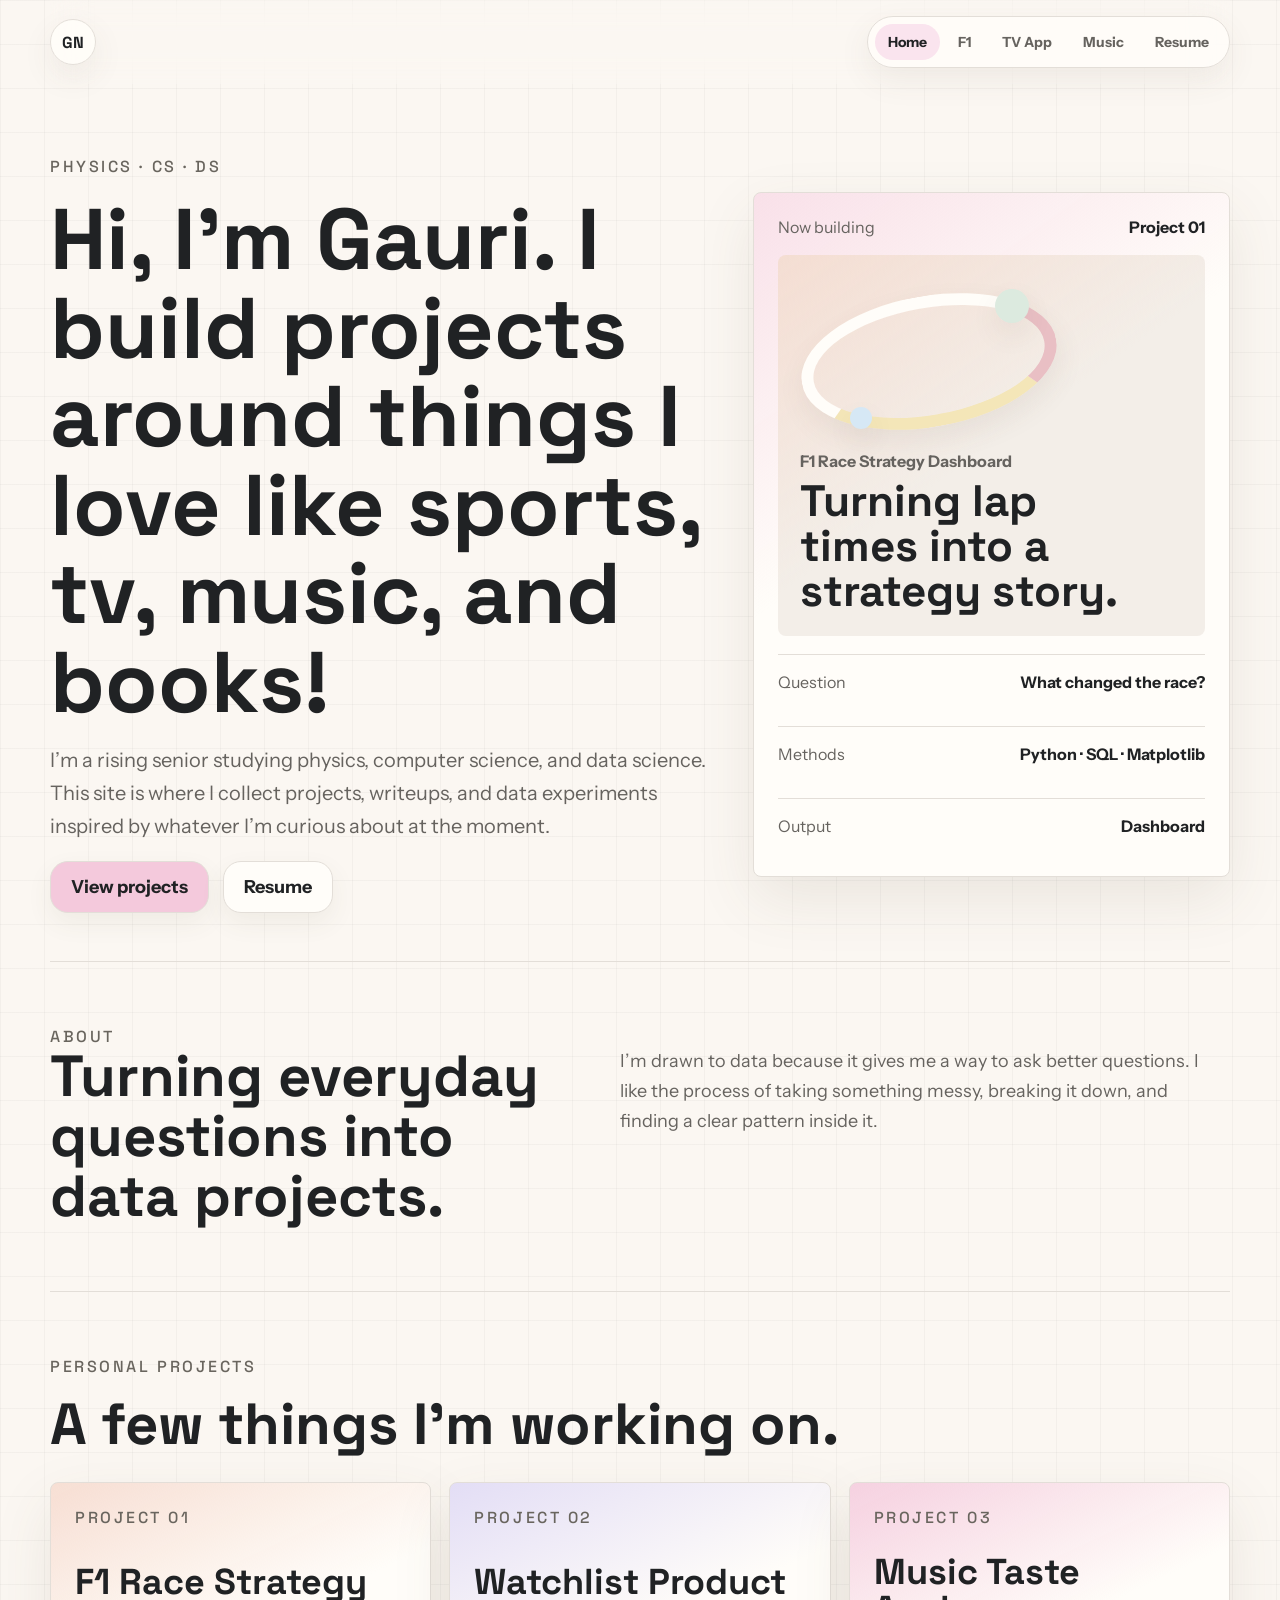
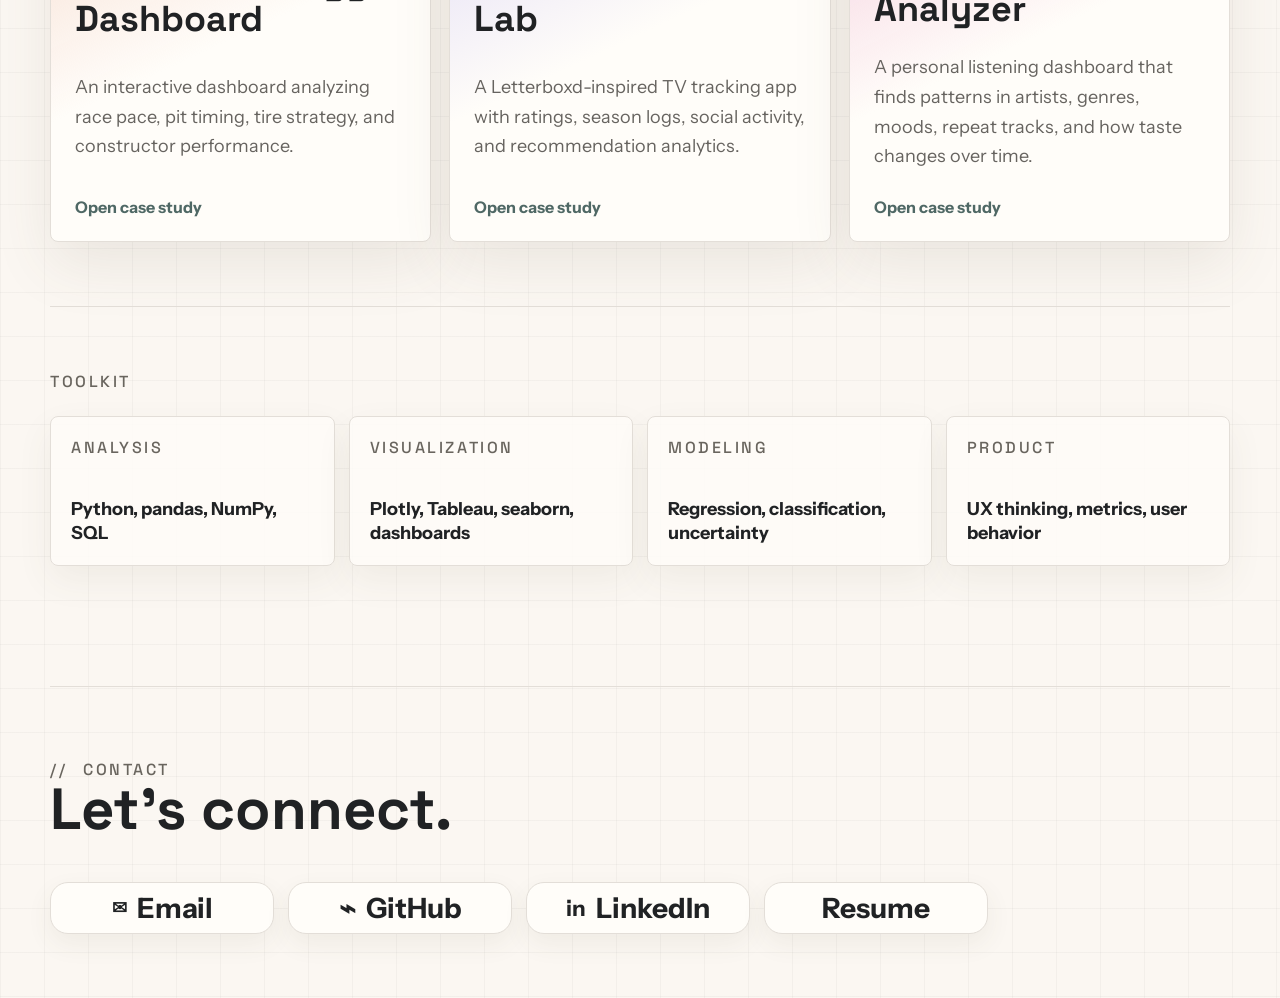
==== commit ade4bba8: "Update index.html" ====
--- a/index.html
+++ b/index.html
@@ -31,12 +31,10 @@
     <main>
       <section class="home-hero">
         <div class="hero-copy">
-          <p class="eyebrow">Physics major · CS + data science minors</p>
-          <h1>Hi, I’m Gauri. I build data projects around F1, TV, and music.</h1>
+          <p class="eyebrow">Physics · CS · DS</p>
+          <h1>Hi, I’m Gauri. I build projects around things I love like sports, tv, music, and books!</h1>
           <p class="lede">
-            I’m a rising senior interested in data analyst and data science roles after
-            graduation. My portfolio connects physics-trained problem solving with
-            projects in sports analytics, product data, and visual storytelling.
+            I’m a rising senior studying physics, computer science, and data science. This site is where I collect projects, writeups, and data experiments inspired by whatever I’m curious about at the moment.
           </p>
           <div class="hero-actions">
             <a class="button primary" href="#projects">View projects</a>
@@ -66,11 +64,11 @@
           </div>
           <div class="board-row">
             <span>Methods</span>
-            <strong>Python · SQL · Plotly</strong>
+            <strong>Python · SQL · Matplotlib</strong>
           </div>
           <div class="board-row">
             <span>Output</span>
-            <strong>Dashboard + writeup</strong>
+            <strong>Dashboard</strong>
           </div>
         </aside>
       </section>
@@ -78,16 +76,10 @@
       <section class="section about-section">
         <p class="eyebrow">About</p>
         <div class="split">
-          <h2>Quantitative background, applied to human questions.</h2>
+          <h2>Turning everyday questions into data projects.</h2>
           <div class="body-copy">
             <p>
-              Physics taught me how to model systems, test assumptions, and work with
-              uncertainty. Data science gives me the tools to apply that thinking to
-              questions people actually care about.
-            </p>
-            <p>
-              This site is meant to show both sides: the technical work behind each
-              project and the plain-English story a hiring manager can understand quickly.
+            I’m drawn to data because it gives me a way to ask better questions. I like the process of taking something messy, breaking it down, and finding a clear pattern inside it.
             </p>
           </div>
         </div>
@@ -95,8 +87,8 @@
 
       <section class="section" id="projects">
         <div class="section-heading">
-          <p class="eyebrow">Selected projects</p>
-          <h2>Three project pages, each with a clear case study.</h2>
+          <p class="eyebrow">Personal Projects</p>
+          <h2>A few things I'm working on.</h2>
         </div>
 
         <div class="project-grid">
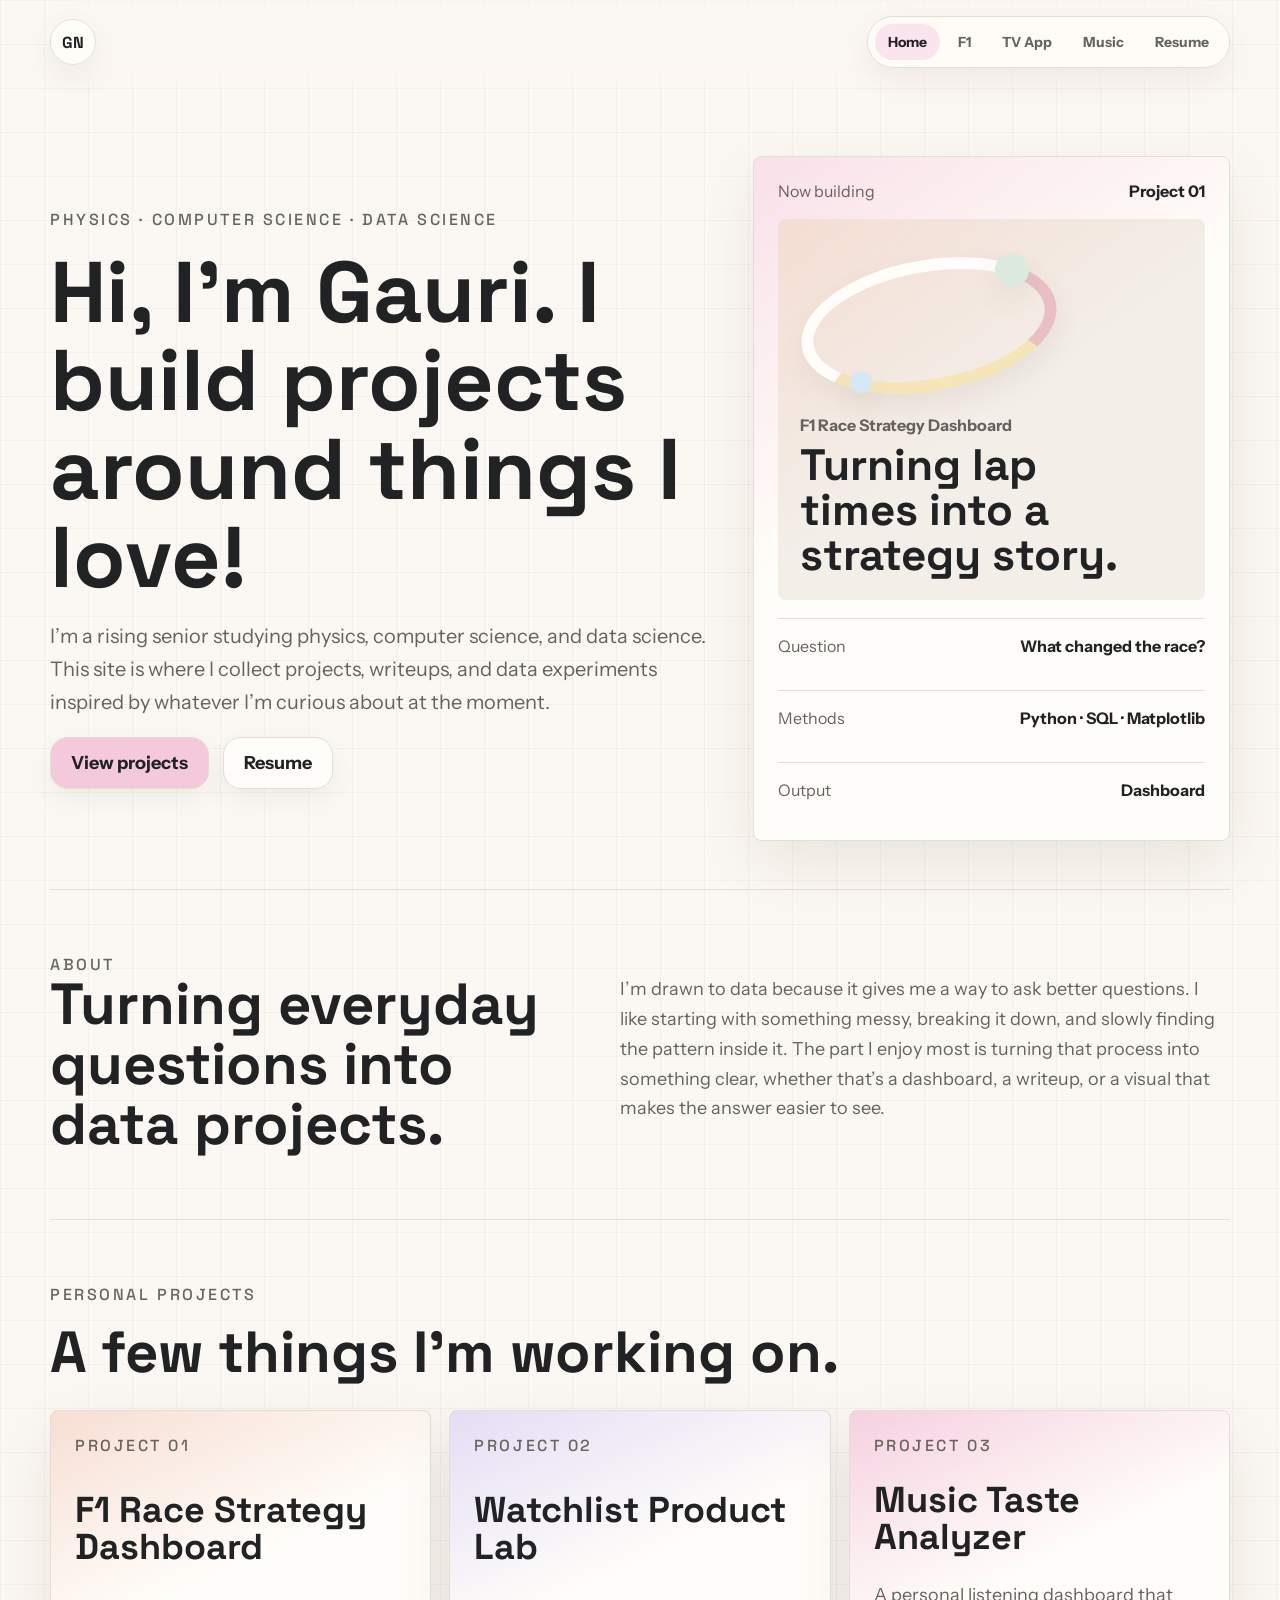
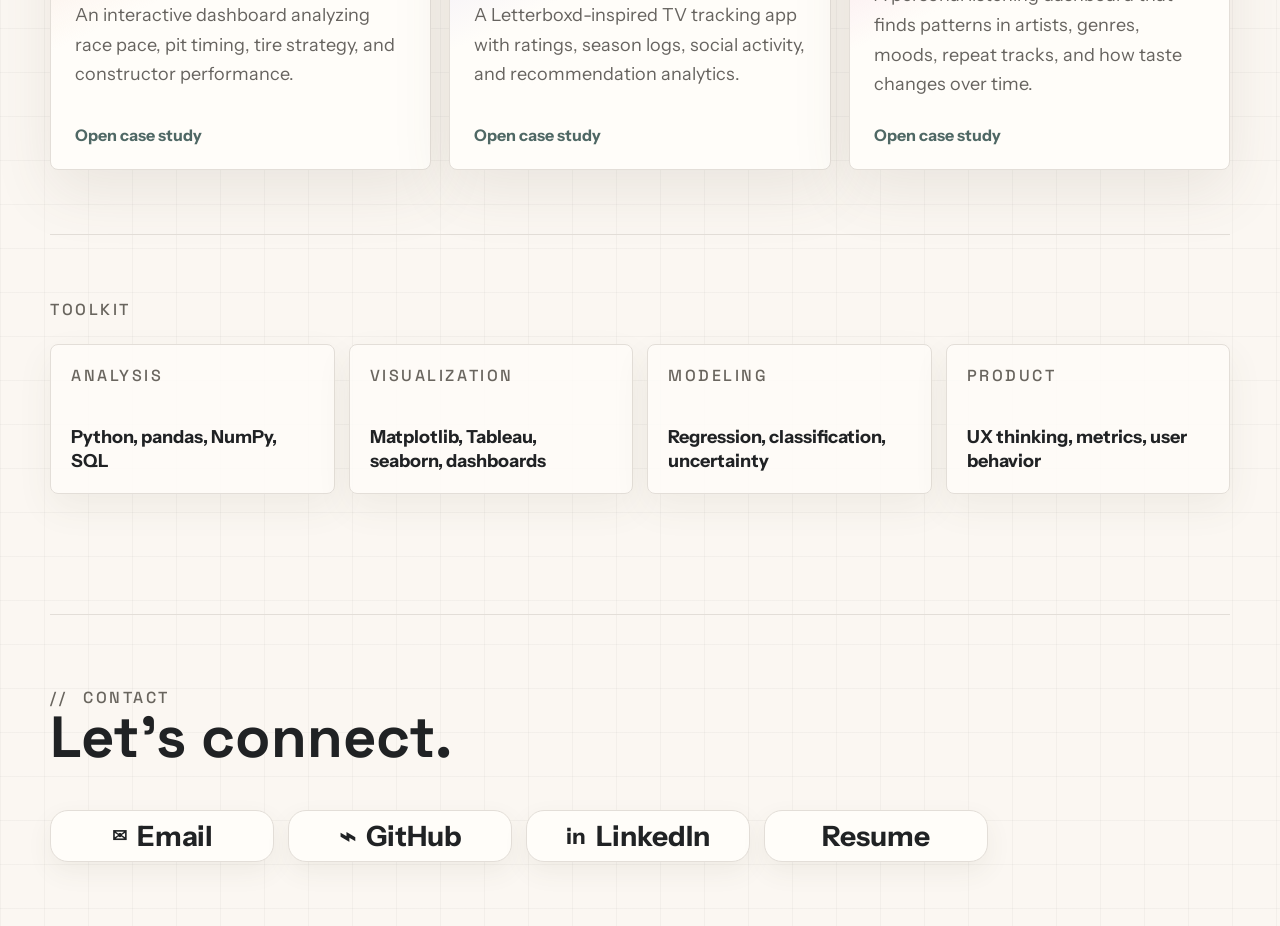
==== commit c6f2ba36: "Update index.html" ====
--- a/index.html
+++ b/index.html
@@ -31,8 +31,8 @@
     <main>
       <section class="home-hero">
         <div class="hero-copy">
-          <p class="eyebrow">Physics · CS · DS</p>
-          <h1>Hi, I’m Gauri. I build projects around things I love like sports, tv, music, and books!</h1>
+          <p class="eyebrow">Physics · Computer Science · Data Science</p>
+          <h1>Hi, I’m Gauri. I build projects around things I love!</h1>
           <p class="lede">
             I’m a rising senior studying physics, computer science, and data science. This site is where I collect projects, writeups, and data experiments inspired by whatever I’m curious about at the moment.
           </p>
@@ -79,7 +79,7 @@
           <h2>Turning everyday questions into data projects.</h2>
           <div class="body-copy">
             <p>
-            I’m drawn to data because it gives me a way to ask better questions. I like the process of taking something messy, breaking it down, and finding a clear pattern inside it.
+            I’m drawn to data because it gives me a way to ask better questions. I like starting with something messy, breaking it down, and slowly finding the pattern inside it. The part I enjoy most is turning that process into something clear, whether that’s a dashboard, a writeup, or a visual that makes the answer easier to see.
             </p>
           </div>
         </div>
@@ -133,7 +133,7 @@
           </div>
           <div>
             <span>Visualization</span>
-            <strong>Plotly, Tableau, seaborn, dashboards</strong>
+            <strong>Matplotlib, Tableau, seaborn, dashboards</strong>
           </div>
           <div>
             <span>Modeling</span>
@@ -153,9 +153,9 @@
         <h2>Let’s connect.</h2>
       </div>
       <div class="contact-links">
-        <a href="mailto:hello@example.com">Email</a>
-        <a href="https://github.com/" target="_blank" rel="noreferrer">GitHub</a>
-        <a href="https://www.linkedin.com/" target="_blank" rel="noreferrer">LinkedIn</a>
+        <a href="mailto:gauri.j.nair@gmail.com">Email</a>
+        <a href="https://github.com/gauri-nair" target="_blank" rel="noreferrer">GitHub</a>
+        <a href="https://www.linkedin.com/gaurinair18/" target="_blank" rel="noreferrer">LinkedIn</a>
         <a href="./resume.html">Resume</a>
       </div>
     </footer>
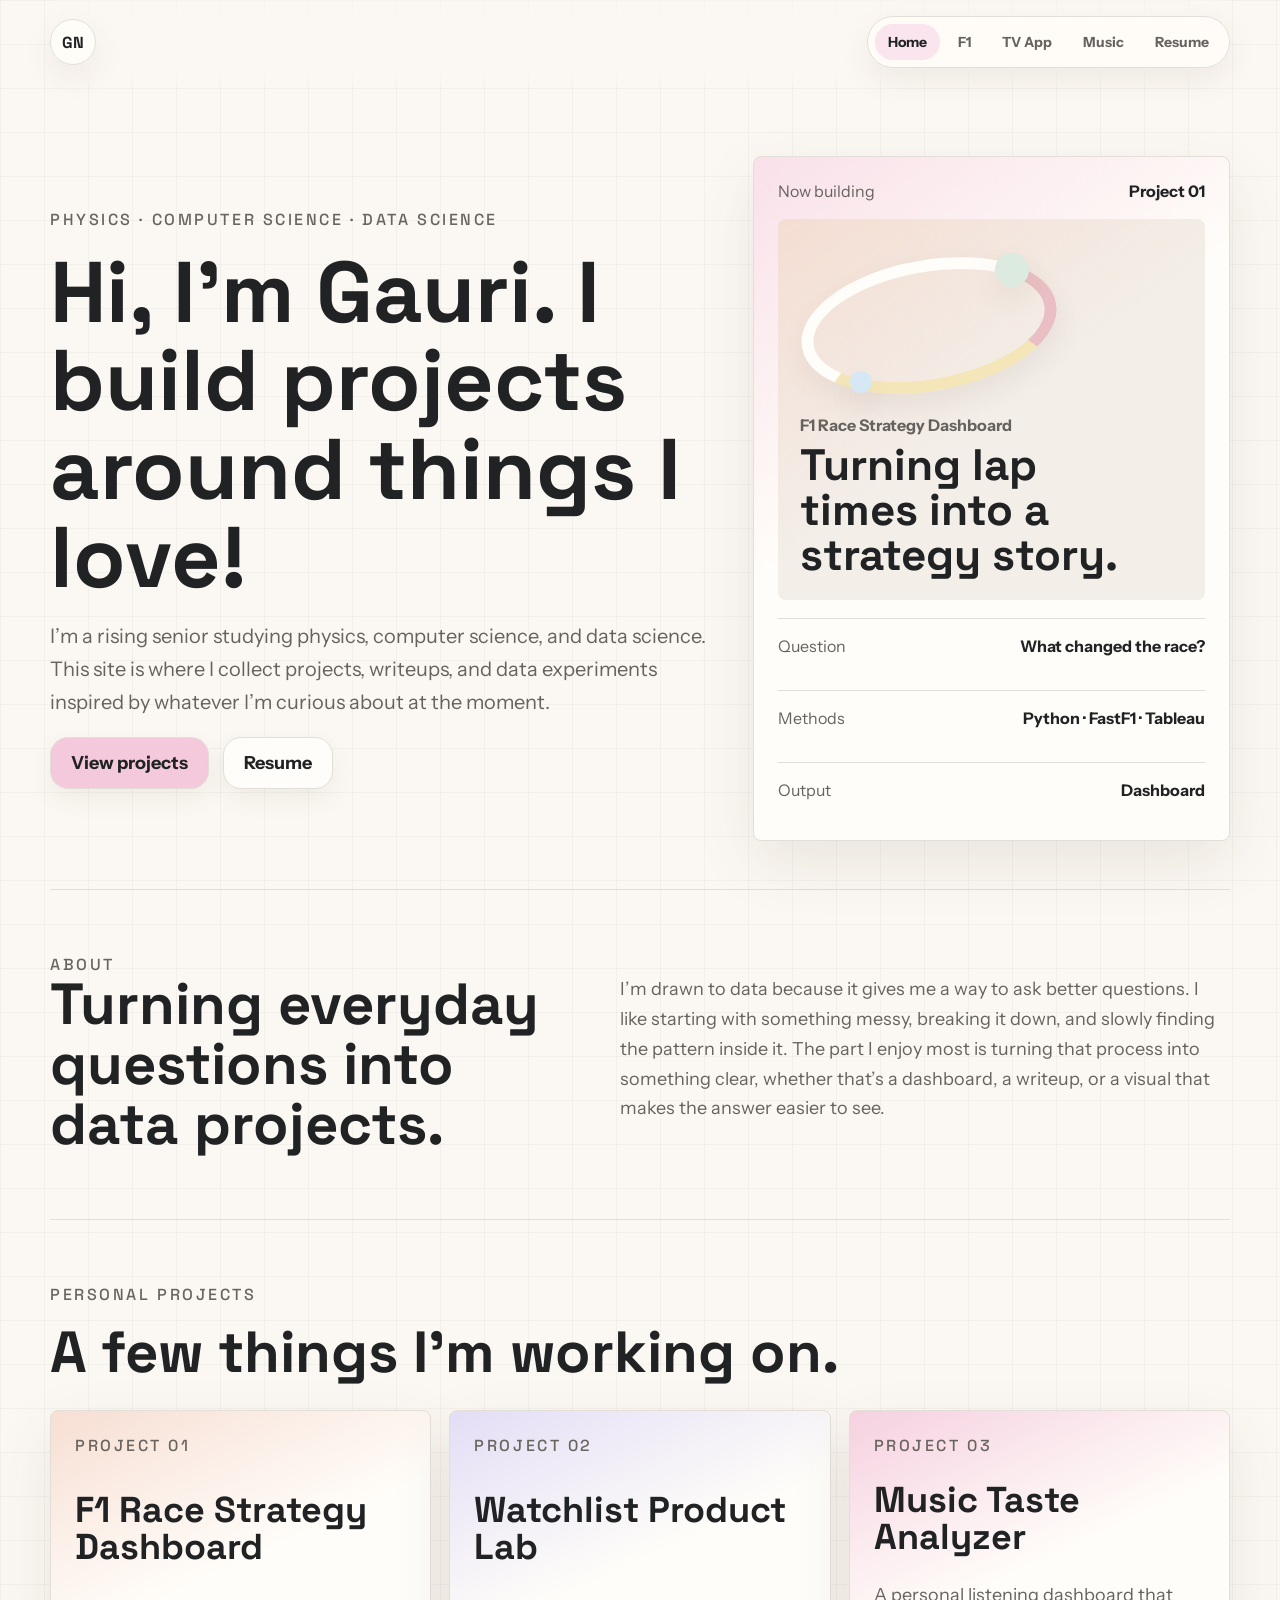
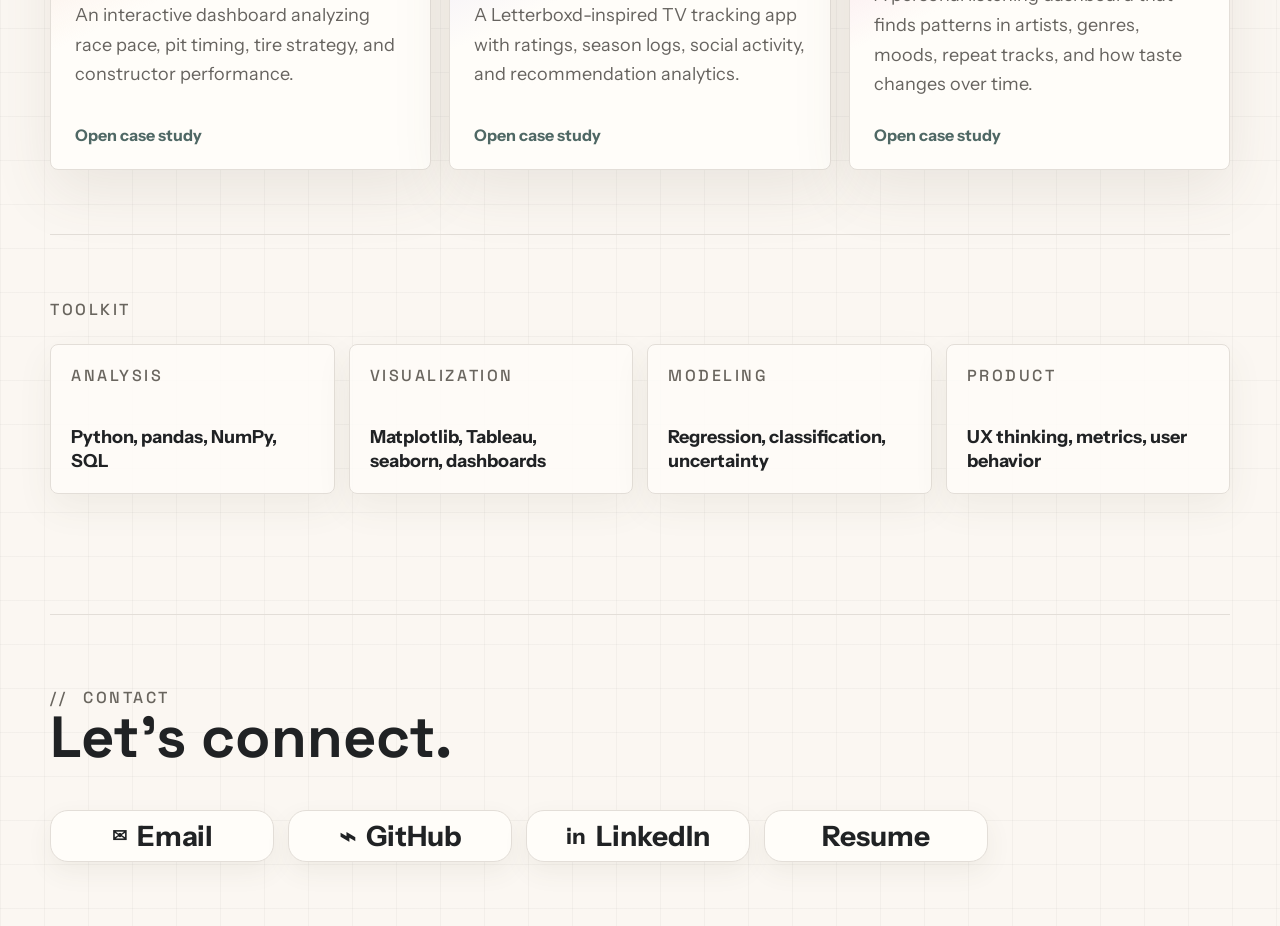
==== commit 928a3264: "Update index.html" ====
--- a/index.html
+++ b/index.html
@@ -64,7 +64,7 @@
           </div>
           <div class="board-row">
             <span>Methods</span>
-            <strong>Python · SQL · Matplotlib</strong>
+            <strong>Python · FastF1 · Tableau</strong>
           </div>
           <div class="board-row">
             <span>Output</span>
